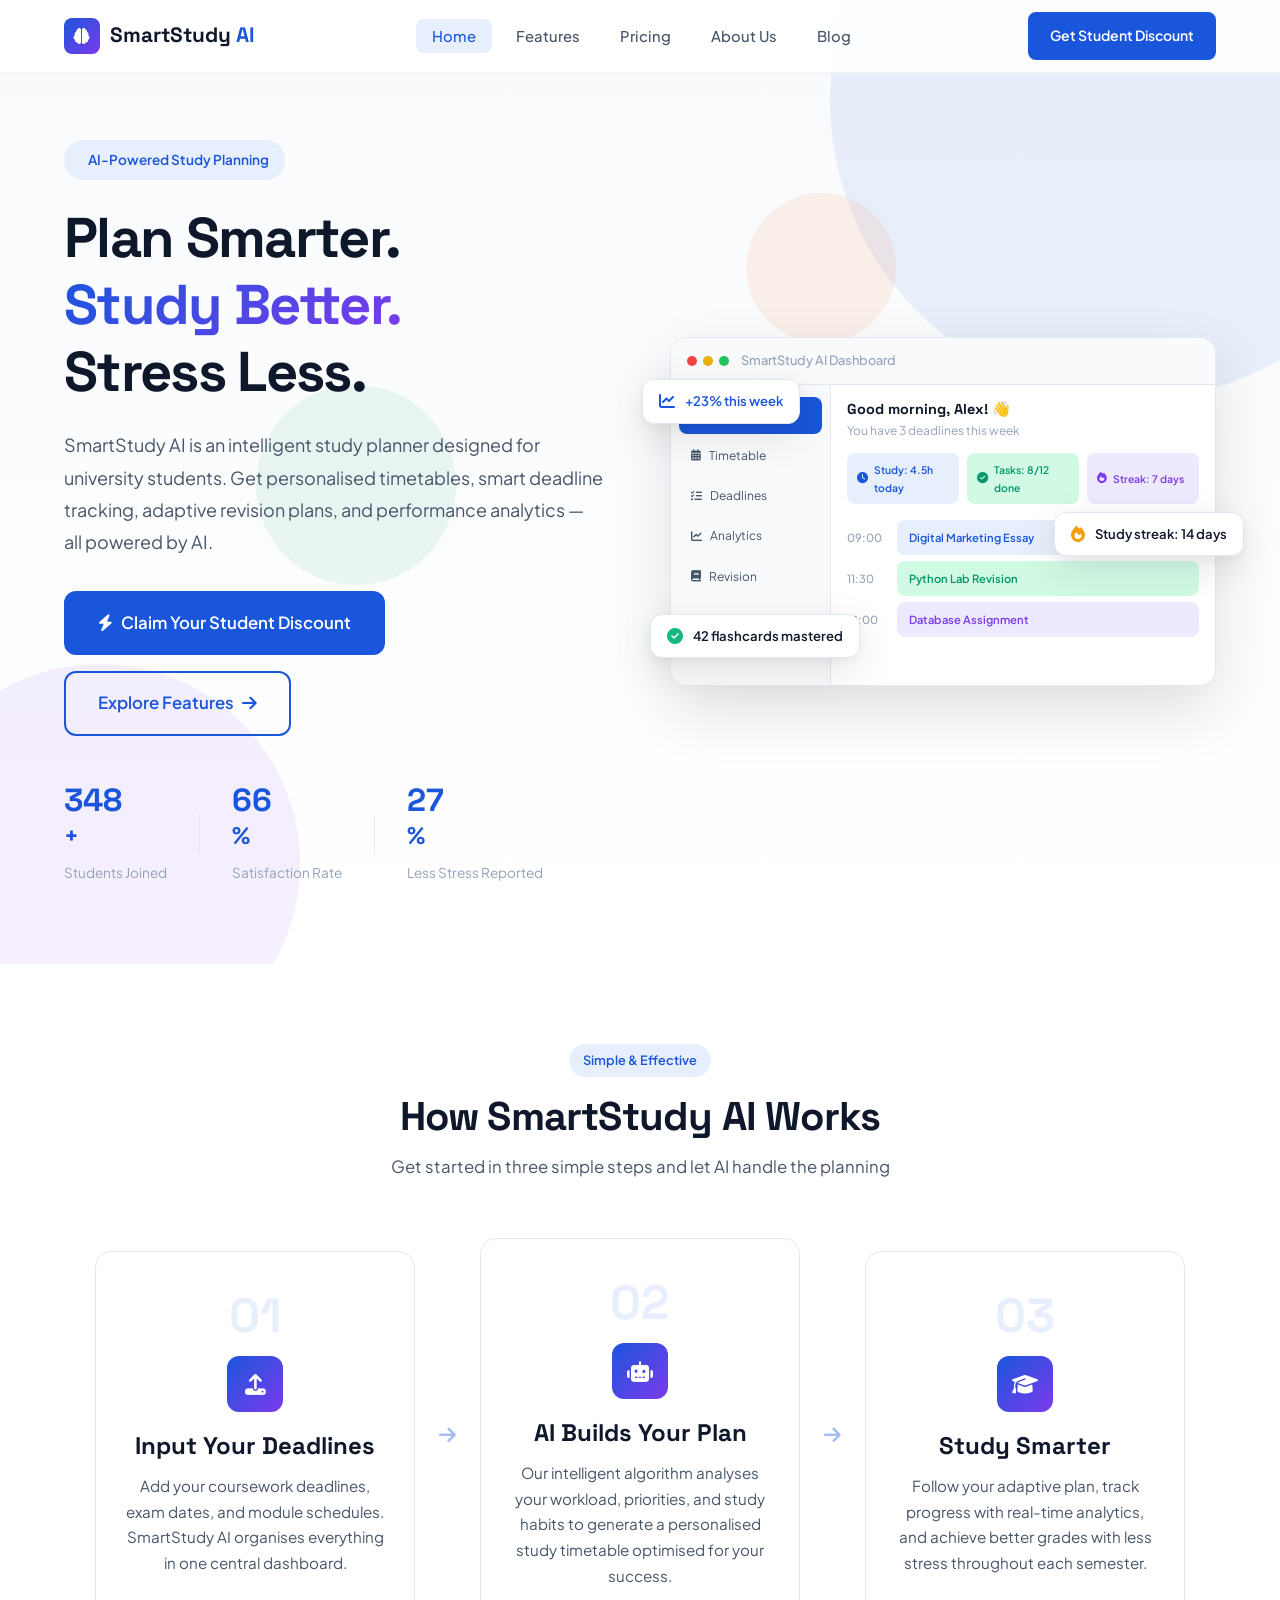
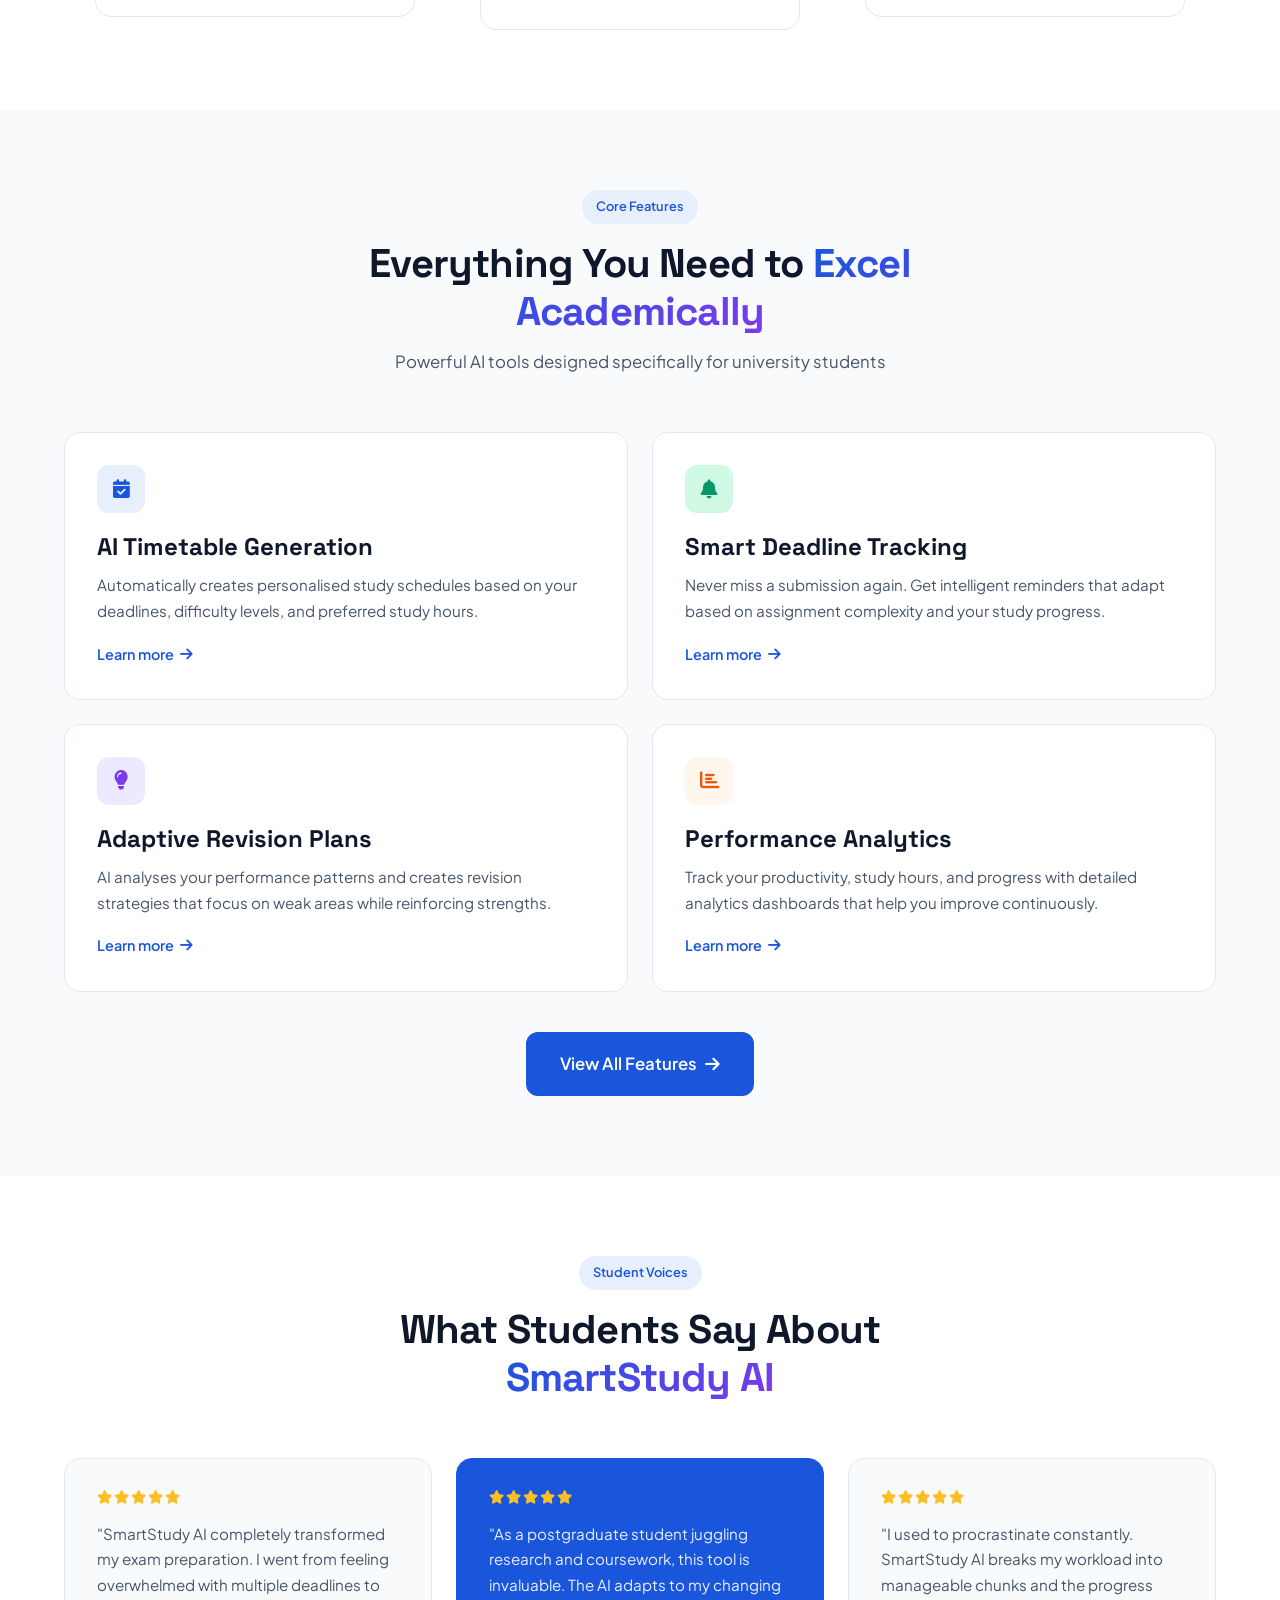
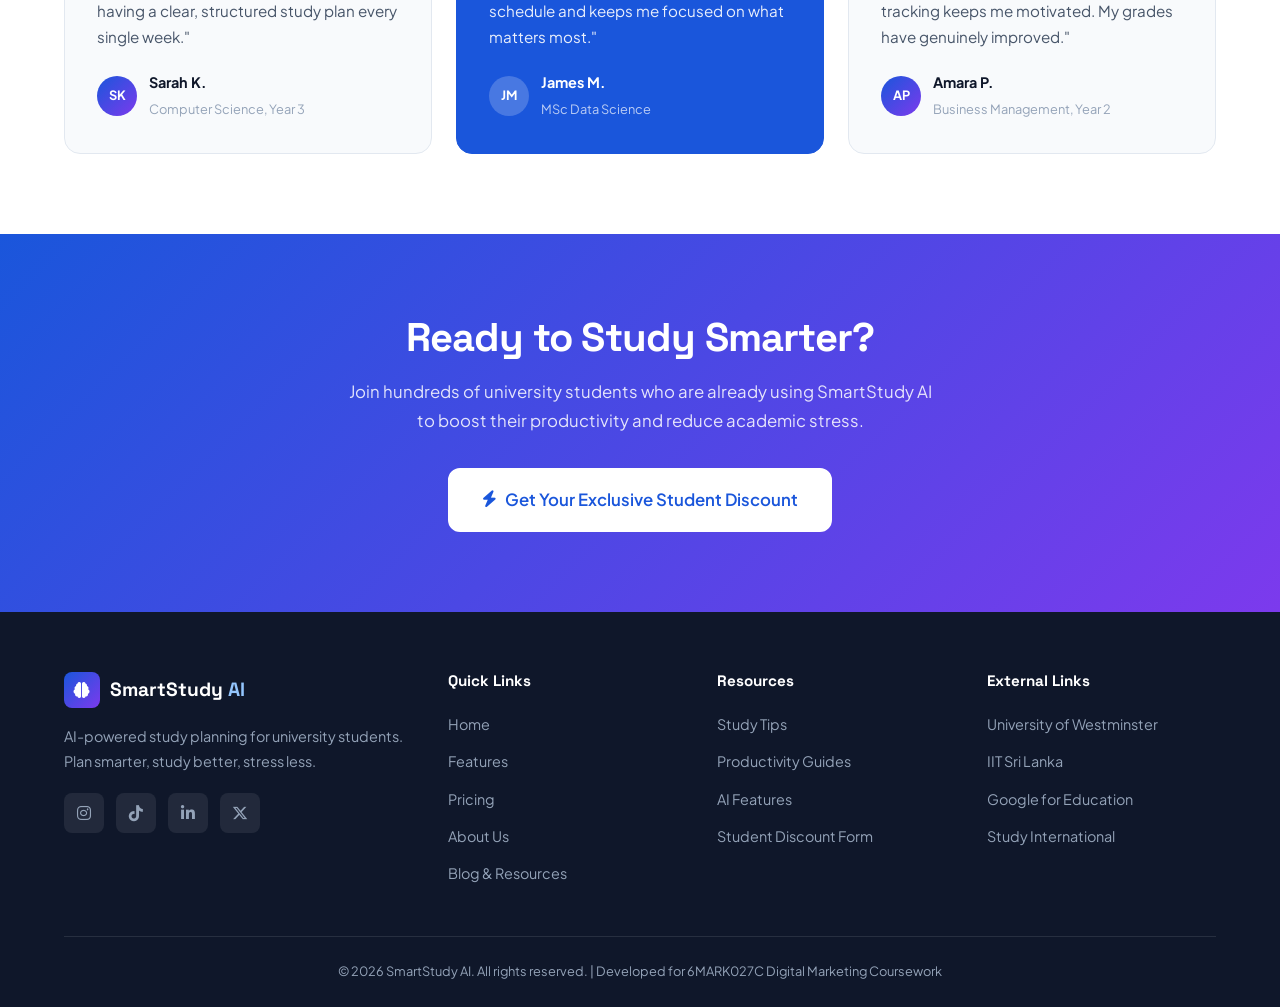
==== index.html @ b8e78b2b "Add files via upload Upload SmartStudy AI website files" ====
<!DOCTYPE html>
<html lang="en">
<head>
    <meta charset="UTF-8">
    <meta name="viewport" content="width=device-width, initial-scale=1.0">
    <meta name="description" content="SmartStudy AI - AI-powered study planner for university students. Plan smarter, study better, stress less with personalised timetables and deadline tracking.">
    <meta name="keywords" content="AI study planner, student productivity app, exam revision planner, university study tool, smart timetable generator, deadline tracker for students">
    <meta name="author" content="SmartStudy AI">
    <meta name="robots" content="index, follow">
    <title>SmartStudy AI | AI-Powered Study Planner for University Students</title>

    <!-- Google tag (gtag.js) - Replace G-XXXXXXXXXX with your actual Measurement ID -->
    <!-- <script async src="https://www.googletagmanager.com/gtag/js?id=G-XXXXXXXXXX"></script>
    <script>
      window.dataLayer = window.dataLayer || [];
      function gtag(){dataLayer.push(arguments);}
      gtag('js', new Date());
      gtag('config', 'G-XXXXXXXXXX');
    </script> -->

    <link rel="preconnect" href="https://fonts.googleapis.com">
    <link rel="preconnect" href="https://fonts.gstatic.com" crossorigin>
    <link href="https://fonts.googleapis.com/css2?family=Plus+Jakarta+Sans:wght@300;400;500;600;700;800&family=Space+Grotesk:wght@400;500;600;700&display=swap" rel="stylesheet">
    <link rel="stylesheet" href="https://cdnjs.cloudflare.com/ajax/libs/font-awesome/6.5.1/css/all.min.css">
    <link rel="stylesheet" href="styles.css">
</head>
<body>
    <!-- Navigation -->
    <nav class="navbar" id="navbar">
        <div class="nav-container">
            <a href="index.html" class="nav-logo">
                <div class="logo-icon">
                    <i class="fas fa-brain"></i>
                </div>
                <span>SmartStudy <span class="logo-ai">AI</span></span>
            </a>
            <ul class="nav-links" id="navLinks">
                <li><a href="index.html" class="active">Home</a></li>
                <li><a href="features.html">Features</a></li>
                <li><a href="pricing.html">Pricing</a></li>
                <li><a href="about.html">About Us</a></li>
                <li><a href="blog.html">Blog</a></li>
            </ul>
            <div class="nav-actions">
                <a href="pricing.html" class="btn btn-primary btn-nav">Get Student Discount</a>
                <button class="mobile-toggle" id="mobileToggle" aria-label="Toggle menu">
                    <span></span><span></span><span></span>
                </button>
            </div>
        </div>
    </nav>

    <!-- Hero Section -->
    <section class="hero">
        <div class="hero-bg-shapes">
            <div class="shape shape-1"></div>
            <div class="shape shape-2"></div>
            <div class="shape shape-3"></div>
            <div class="shape shape-4"></div>
        </div>
        <div class="container">
            <div class="hero-content">
                <div class="hero-badge">
                    <i class="fas fa-sparkles"></i>
                    <span>AI-Powered Study Planning</span>
                </div>
                <h1>Plan Smarter.<br><span class="gradient-text">Study Better.</span><br>Stress Less.</h1>
                <p class="hero-subtitle">SmartStudy AI is an intelligent study planner designed for university students. Get personalised timetables, smart deadline tracking, adaptive revision plans, and performance analytics — all powered by AI.</p>
                <div class="hero-cta">
                    <a href="pricing.html" class="btn btn-primary btn-large">
                        <i class="fas fa-bolt"></i>
                        Claim Your Student Discount
                    </a>
                    <a href="features.html" class="btn btn-outline btn-large">
                        Explore Features
                        <i class="fas fa-arrow-right"></i>
                    </a>
                </div>
                <div class="hero-stats">
                    <div class="stat">
                        <span class="stat-number" data-count="500">0</span><span class="stat-plus">+</span>
                        <span class="stat-label">Students Joined</span>
                    </div>
                    <div class="stat-divider"></div>
                    <div class="stat">
                        <span class="stat-number" data-count="95">0</span><span class="stat-percent">%</span>
                        <span class="stat-label">Satisfaction Rate</span>
                    </div>
                    <div class="stat-divider"></div>
                    <div class="stat">
                        <span class="stat-number" data-count="40">0</span><span class="stat-percent">%</span>
                        <span class="stat-label">Less Stress Reported</span>
                    </div>
                </div>
            </div>
            <div class="hero-visual">
                <!-- Floating cards -->
                <div class="floating-card floating-card--1">
                    <i class="fas fa-chart-line"></i>
                    <span>+23% this week</span>
                </div>
                <div class="floating-card floating-card--2">
                    <i class="fas fa-fire"></i>
                    <span>Study streak: 14 days</span>
                </div>
                <div class="floating-card floating-card--3">
                    <i class="fas fa-check-circle"></i>
                    <span>42 flashcards mastered</span>
                </div>
                <div class="dashboard-preview">
                    <div class="preview-header">
                        <div class="preview-dots">
                            <span></span><span></span><span></span>
                        </div>
                        <span class="preview-title">SmartStudy AI Dashboard</span>
                    </div>
                    <div class="preview-content">
                        <div class="preview-sidebar">
                            <div class="sidebar-item active"><i class="fas fa-home"></i> Dashboard</div>
                            <div class="sidebar-item"><i class="fas fa-calendar-alt"></i> Timetable</div>
                            <div class="sidebar-item"><i class="fas fa-tasks"></i> Deadlines</div>
                            <div class="sidebar-item"><i class="fas fa-chart-line"></i> Analytics</div>
                            <div class="sidebar-item"><i class="fas fa-book"></i> Revision</div>
                        </div>
                        <div class="preview-main">
                            <div class="preview-greeting">
                                <h4>Good morning, Alex! 👋</h4>
                                <p>You have 3 deadlines this week</p>
                            </div>
                            <div class="preview-cards">
                                <div class="mini-card card-blue">
                                    <i class="fas fa-clock"></i>
                                    <span>Study: 4.5h today</span>
                                </div>
                                <div class="mini-card card-green">
                                    <i class="fas fa-check-circle"></i>
                                    <span>Tasks: 8/12 done</span>
                                </div>
                                <div class="mini-card card-purple">
                                    <i class="fas fa-fire"></i>
                                    <span>Streak: 7 days</span>
                                </div>
                            </div>
                            <div class="preview-schedule">
                                <div class="schedule-item">
                                    <div class="schedule-time">09:00</div>
                                    <div class="schedule-task blue">Digital Marketing Essay</div>
                                </div>
                                <div class="schedule-item">
                                    <div class="schedule-time">11:30</div>
                                    <div class="schedule-task green">Python Lab Revision</div>
                                </div>
                                <div class="schedule-item">
                                    <div class="schedule-time">14:00</div>
                                    <div class="schedule-task purple">Database Assignment</div>
                                </div>
                            </div>
                        </div>
                    </div>
                </div>
            </div>
        </div>
    </section>

    <!-- How It Works -->
    <section class="how-it-works" id="how-it-works">
        <div class="container">
            <div class="section-header">
                <span class="section-badge">Simple & Effective</span>
                <h2>How SmartStudy AI Works</h2>
                <p>Get started in three simple steps and let AI handle the planning</p>
            </div>
            <div class="steps-grid">
                <div class="step-card" data-aos="fade-up">
                    <div class="step-number">01</div>
                    <div class="step-icon">
                        <i class="fas fa-upload"></i>
                    </div>
                    <h3>Input Your Deadlines</h3>
                    <p>Add your coursework deadlines, exam dates, and module schedules. SmartStudy AI organises everything in one central dashboard.</p>
                </div>
                <div class="step-connector">
                    <i class="fas fa-arrow-right"></i>
                </div>
                <div class="step-card" data-aos="fade-up" data-aos-delay="200">
                    <div class="step-number">02</div>
                    <div class="step-icon">
                        <i class="fas fa-robot"></i>
                    </div>
                    <h3>AI Builds Your Plan</h3>
                    <p>Our intelligent algorithm analyses your workload, priorities, and study habits to generate a personalised study timetable optimised for your success.</p>
                </div>
                <div class="step-connector">
                    <i class="fas fa-arrow-right"></i>
                </div>
                <div class="step-card" data-aos="fade-up" data-aos-delay="400">
                    <div class="step-number">03</div>
                    <div class="step-icon">
                        <i class="fas fa-graduation-cap"></i>
                    </div>
                    <h3>Study Smarter</h3>
                    <p>Follow your adaptive plan, track progress with real-time analytics, and achieve better grades with less stress throughout each semester.</p>
                </div>
            </div>
        </div>
    </section>

    <!-- Features Preview -->
    <section class="features-preview">
        <div class="container">
            <div class="section-header">
                <span class="section-badge">Core Features</span>
                <h2>Everything You Need to <span class="gradient-text">Excel Academically</span></h2>
                <p>Powerful AI tools designed specifically for university students</p>
            </div>
            <div class="features-grid">
                <div class="feature-card">
                    <div class="feature-icon icon-blue">
                        <i class="fas fa-calendar-check"></i>
                    </div>
                    <h3>AI Timetable Generation</h3>
                    <p>Automatically creates personalised study schedules based on your deadlines, difficulty levels, and preferred study hours.</p>
                    <a href="features.html" class="feature-link">Learn more <i class="fas fa-arrow-right"></i></a>
                </div>
                <div class="feature-card">
                    <div class="feature-icon icon-green">
                        <i class="fas fa-bell"></i>
                    </div>
                    <h3>Smart Deadline Tracking</h3>
                    <p>Never miss a submission again. Get intelligent reminders that adapt based on assignment complexity and your study progress.</p>
                    <a href="features.html" class="feature-link">Learn more <i class="fas fa-arrow-right"></i></a>
                </div>
                <div class="feature-card">
                    <div class="feature-icon icon-purple">
                        <i class="fas fa-lightbulb"></i>
                    </div>
                    <h3>Adaptive Revision Plans</h3>
                    <p>AI analyses your performance patterns and creates revision strategies that focus on weak areas while reinforcing strengths.</p>
                    <a href="features.html" class="feature-link">Learn more <i class="fas fa-arrow-right"></i></a>
                </div>
                <div class="feature-card">
                    <div class="feature-icon icon-orange">
                        <i class="fas fa-chart-bar"></i>
                    </div>
                    <h3>Performance Analytics</h3>
                    <p>Track your productivity, study hours, and progress with detailed analytics dashboards that help you improve continuously.</p>
                    <a href="features.html" class="feature-link">Learn more <i class="fas fa-arrow-right"></i></a>
                </div>
            </div>
            <div class="features-cta">
                <a href="features.html" class="btn btn-primary btn-large">View All Features <i class="fas fa-arrow-right"></i></a>
            </div>
        </div>
    </section>

    <!-- Testimonials -->
    <section class="testimonials">
        <div class="container">
            <div class="section-header">
                <span class="section-badge">Student Voices</span>
                <h2>What Students Say About <span class="gradient-text">SmartStudy AI</span></h2>
            </div>
            <div class="testimonials-grid">
                <div class="testimonial-card">
                    <div class="testimonial-stars">
                        <i class="fas fa-star"></i><i class="fas fa-star"></i><i class="fas fa-star"></i><i class="fas fa-star"></i><i class="fas fa-star"></i>
                    </div>
                    <p>"SmartStudy AI completely transformed my exam preparation. I went from feeling overwhelmed with multiple deadlines to having a clear, structured study plan every single week."</p>
                    <div class="testimonial-author">
                        <div class="author-avatar">SK</div>
                        <div>
                            <strong>Sarah K.</strong>
                            <span>Computer Science, Year 3</span>
                        </div>
                    </div>
                </div>
                <div class="testimonial-card featured">
                    <div class="testimonial-stars">
                        <i class="fas fa-star"></i><i class="fas fa-star"></i><i class="fas fa-star"></i><i class="fas fa-star"></i><i class="fas fa-star"></i>
                    </div>
                    <p>"As a postgraduate student juggling research and coursework, this tool is invaluable. The AI adapts to my changing schedule and keeps me focused on what matters most."</p>
                    <div class="testimonial-author">
                        <div class="author-avatar">JM</div>
                        <div>
                            <strong>James M.</strong>
                            <span>MSc Data Science</span>
                        </div>
                    </div>
                </div>
                <div class="testimonial-card">
                    <div class="testimonial-stars">
                        <i class="fas fa-star"></i><i class="fas fa-star"></i><i class="fas fa-star"></i><i class="fas fa-star"></i><i class="fas fa-star"></i>
                    </div>
                    <p>"I used to procrastinate constantly. SmartStudy AI breaks my workload into manageable chunks and the progress tracking keeps me motivated. My grades have genuinely improved."</p>
                    <div class="testimonial-author">
                        <div class="author-avatar">AP</div>
                        <div>
                            <strong>Amara P.</strong>
                            <span>Business Management, Year 2</span>
                        </div>
                    </div>
                </div>
            </div>
        </div>
    </section>

    <!-- CTA Section -->
    <section class="cta-section">
        <div class="container">
            <div class="cta-content">
                <h2>Ready to Study Smarter?</h2>
                <p>Join hundreds of university students who are already using SmartStudy AI to boost their productivity and reduce academic stress.</p>
                <a href="pricing.html" class="btn btn-white btn-large">
                    <i class="fas fa-bolt"></i>
                    Get Your Exclusive Student Discount
                </a>
            </div>
        </div>
    </section>

    <!-- Footer -->
    <footer class="footer">
        <div class="container">
            <div class="footer-grid">
                <div class="footer-brand">
                    <a href="index.html" class="footer-logo">
                        <div class="logo-icon"><i class="fas fa-brain"></i></div>
                        <span>SmartStudy <span class="logo-ai">AI</span></span>
                    </a>
                    <p>AI-powered study planning for university students. Plan smarter, study better, stress less.</p>
                    <div class="social-links">
                        <a href="https://instagram.com" target="_blank" rel="noopener noreferrer" aria-label="Instagram"><i class="fab fa-instagram"></i></a>
                        <a href="https://tiktok.com" target="_blank" rel="noopener noreferrer" aria-label="TikTok"><i class="fab fa-tiktok"></i></a>
                        <a href="https://linkedin.com" target="_blank" rel="noopener noreferrer" aria-label="LinkedIn"><i class="fab fa-linkedin-in"></i></a>
                        <a href="https://twitter.com" target="_blank" rel="noopener noreferrer" aria-label="Twitter"><i class="fab fa-x-twitter"></i></a>
                    </div>
                </div>
                <div class="footer-links">
                    <h4>Quick Links</h4>
                    <ul>
                        <li><a href="index.html">Home</a></li>
                        <li><a href="features.html">Features</a></li>
                        <li><a href="pricing.html">Pricing</a></li>
                        <li><a href="about.html">About Us</a></li>
                        <li><a href="blog.html">Blog & Resources</a></li>
                    </ul>
                </div>
                <div class="footer-links">
                    <h4>Resources</h4>
                    <ul>
                        <li><a href="blog.html">Study Tips</a></li>
                        <li><a href="blog.html">Productivity Guides</a></li>
                        <li><a href="features.html">AI Features</a></li>
                        <li><a href="https://docs.google.com/forms/d/e/1FAIpQLSeUx6jCfvq1hxjlofkvSLbn2C_xbASTRZafX1INeWL7WAZf3w/viewform" target="_blank" rel="noopener noreferrer">Student Discount Form</a></li>
                    </ul>
                </div>
                <div class="footer-links">
                    <h4>External Links</h4>
                    <ul>
                        <li><a href="https://www.westminster.ac.uk" target="_blank" rel="noopener noreferrer">University of Westminster</a></li>
                        <li><a href="https://www.iit.ac.lk" target="_blank" rel="noopener noreferrer">IIT Sri Lanka</a></li>
                        <li><a href="https://edu.google.com" target="_blank" rel="noopener noreferrer">Google for Education</a></li>
                        <li><a href="https://www.studyinternational.com" target="_blank" rel="noopener noreferrer">Study International</a></li>
                    </ul>
                </div>
            </div>
            <div class="footer-bottom">
                <p>&copy; 2026 SmartStudy AI. All rights reserved. | Developed for 6MARK027C Digital Marketing Coursework</p>
            </div>
        </div>
    </footer>

    <script src="script.js"></script>
</body>
</html>
---- styles.css ----
/* ============================================
   SmartStudy AI - Main Stylesheet
   Professional Microsite for Digital Marketing CW
   ============================================ */

/* === CSS Variables === */
:root {
    --primary: #1a56db;
    --primary-dark: #1642a6;
    --primary-light: #e8effc;
    --secondary: #059669;
    --secondary-light: #d1fae5;
    --accent: #7c3aed;
    --accent-light: #ede9fe;
    --orange: #ea580c;
    --orange-light: #fff7ed;
    --bg-white: #ffffff;
    --bg-light: #f8fafc;
    --bg-dark: #0f172a;
    --bg-darker: #020617;
    --text-primary: #0f172a;
    --text-secondary: #475569;
    --text-muted: #94a3b8;
    --text-white: #f8fafc;
    --border: #e2e8f0;
    --border-light: #f1f5f9;
    --shadow-sm: 0 1px 3px rgba(0,0,0,0.06), 0 1px 2px rgba(0,0,0,0.04);
    --shadow-md: 0 4px 12px rgba(0,0,0,0.07), 0 2px 4px rgba(0,0,0,0.04);
    --shadow-lg: 0 12px 40px rgba(0,0,0,0.1), 0 4px 12px rgba(0,0,0,0.05);
    --shadow-xl: 0 24px 60px rgba(0,0,0,0.12);
    --radius-sm: 8px;
    --radius-md: 12px;
    --radius-lg: 16px;
    --radius-xl: 24px;
    --font-heading: 'Space Grotesk', sans-serif;
    --font-body: 'Plus Jakarta Sans', sans-serif;
    --transition: all 0.3s cubic-bezier(0.4, 0, 0.2, 1);
}

/* === Reset & Base === */
*, *::before, *::after {
    margin: 0;
    padding: 0;
    box-sizing: border-box;
}

html {
    scroll-behavior: smooth;
    -webkit-font-smoothing: antialiased;
}

body {
    font-family: var(--font-body);
    font-size: 16px;
    line-height: 1.7;
    color: var(--text-primary);
    background-color: var(--bg-white);
    overflow-x: hidden;
}

a {
    text-decoration: none;
    color: var(--primary);
    transition: var(--transition);
}

a:hover { color: var(--primary-dark); }

img { max-width: 100%; display: block; }

.container {
    max-width: 1200px;
    margin: 0 auto;
    padding: 0 24px;
}

/* === Typography === */
h1, h2, h3, h4, h5, h6 {
    font-family: var(--font-heading);
    font-weight: 700;
    line-height: 1.2;
    color: var(--text-primary);
}

h1 { font-size: clamp(2.2rem, 5vw, 3.5rem); letter-spacing: -0.03em; }
h2 { font-size: clamp(1.8rem, 3.5vw, 2.5rem); letter-spacing: -0.02em; }
h3 { font-size: clamp(1.2rem, 2vw, 1.5rem); }
h4 { font-size: 1.125rem; }

.gradient-text {
    background: linear-gradient(135deg, var(--primary) 0%, var(--accent) 100%);
    -webkit-background-clip: text;
    -webkit-text-fill-color: transparent;
    background-clip: text;
}

/* === Buttons === */
.btn {
    display: inline-flex;
    align-items: center;
    gap: 8px;
    padding: 12px 24px;
    border-radius: var(--radius-sm);
    font-family: var(--font-body);
    font-weight: 600;
    font-size: 0.95rem;
    cursor: pointer;
    transition: var(--transition);
    border: 2px solid transparent;
    white-space: nowrap;
}

.btn-primary {
    background: var(--primary);
    color: white;
    border-color: var(--primary);
}
.btn-primary:hover {
    background: var(--primary-dark);
    border-color: var(--primary-dark);
    color: white;
    transform: translateY(-2px);
    box-shadow: 0 8px 25px rgba(26, 86, 219, 0.3);
}

.btn-outline {
    background: transparent;
    color: var(--primary);
    border-color: var(--primary);
}
.btn-outline:hover {
    background: var(--primary);
    color: white;
    transform: translateY(-2px);
}

.btn-white {
    background: white;
    color: var(--primary);
    border-color: white;
}
.btn-white:hover {
    background: var(--primary-light);
    transform: translateY(-2px);
    box-shadow: 0 8px 25px rgba(255,255,255,0.2);
    color: var(--primary);
}

.btn-large {
    padding: 16px 32px;
    font-size: 1.05rem;
    border-radius: var(--radius-md);
}

.btn-block { width: 100%; justify-content: center; }

.btn-nav {
    padding: 10px 20px;
    font-size: 0.875rem;
}

/* === Navigation === */
.navbar {
    position: fixed;
    top: 0;
    left: 0;
    right: 0;
    z-index: 1000;
    background: rgba(255, 255, 255, 0.9);
    backdrop-filter: blur(20px);
    border-bottom: 1px solid var(--border-light);
    transition: var(--transition);
}

.navbar.scrolled {
    box-shadow: var(--shadow-md);
}

.nav-container {
    max-width: 1200px;
    margin: 0 auto;
    padding: 0 24px;
    display: flex;
    align-items: center;
    justify-content: space-between;
    height: 72px;
}

.nav-logo {
    display: flex;
    align-items: center;
    gap: 10px;
    font-family: var(--font-heading);
    font-size: 1.3rem;
    font-weight: 700;
    color: var(--text-primary);
}

.nav-logo:hover { color: var(--text-primary); }

.logo-icon {
    width: 36px;
    height: 36px;
    background: linear-gradient(135deg, var(--primary), var(--accent));
    border-radius: var(--radius-sm);
    display: flex;
    align-items: center;
    justify-content: center;
    color: white;
    font-size: 1rem;
}

.logo-ai {
    color: var(--primary);
}

.nav-links {
    display: flex;
    list-style: none;
    gap: 8px;
}

.nav-links a {
    padding: 8px 16px;
    border-radius: var(--radius-sm);
    font-weight: 500;
    font-size: 0.925rem;
    color: var(--text-secondary);
}

.nav-links a:hover,
.nav-links a.active {
    color: var(--primary);
    background: var(--primary-light);
}

.nav-actions {
    display: flex;
    align-items: center;
    gap: 16px;
}

.mobile-toggle {
    display: none;
    flex-direction: column;
    gap: 5px;
    background: none;
    border: none;
    cursor: pointer;
    padding: 4px;
}

.mobile-toggle span {
    display: block;
    width: 24px;
    height: 2.5px;
    background: var(--text-primary);
    border-radius: 2px;
    transition: var(--transition);
}

/* === Hero Section === */
.hero {
    padding: 140px 0 80px;
    position: relative;
    overflow: hidden;
    background: linear-gradient(180deg, var(--bg-light) 0%, var(--bg-white) 100%);
}

.hero-bg-shapes {
    position: absolute;
    inset: 0;
    overflow: hidden;
    pointer-events: none;
}

.shape {
    position: absolute;
    border-radius: 50%;
    opacity: 0.08;
}

.shape-1 {
    width: 600px; height: 600px;
    background: var(--primary);
    top: -200px; right: -150px;
}

.shape-2 {
    width: 400px; height: 400px;
    background: var(--accent);
    bottom: -100px; left: -100px;
}

.shape-3 {
    width: 200px; height: 200px;
    background: var(--secondary);
    top: 40%; left: 20%;
}

.shape-4 {
    width: 150px; height: 150px;
    background: var(--orange);
    top: 20%; right: 30%;
}

.hero .container {
    display: grid;
    grid-template-columns: 1fr 1fr;
    gap: 60px;
    align-items: center;
    position: relative;
}

.hero-badge {
    display: inline-flex;
    align-items: center;
    gap: 8px;
    padding: 8px 16px;
    background: var(--primary-light);
    color: var(--primary);
    border-radius: 50px;
    font-size: 0.85rem;
    font-weight: 600;
    margin-bottom: 24px;
}

.hero h1 {
    margin-bottom: 24px;
}

.hero-subtitle {
    font-size: 1.125rem;
    color: var(--text-secondary);
    margin-bottom: 32px;
    max-width: 540px;
    line-height: 1.8;
}

.hero-cta {
    display: flex;
    gap: 16px;
    margin-bottom: 48px;
    flex-wrap: wrap;
}

.hero-stats {
    display: flex;
    align-items: center;
    gap: 32px;
}

.stat {
    display: flex;
    flex-direction: column;
}

.stat-number {
    font-family: var(--font-heading);
    font-size: 2rem;
    font-weight: 800;
    color: var(--primary);
    line-height: 1;
}

.stat-plus, .stat-percent {
    font-family: var(--font-heading);
    font-size: 1.5rem;
    font-weight: 800;
    color: var(--primary);
}

.stat-label {
    font-size: 0.85rem;
    color: var(--text-muted);
    margin-top: 4px;
}

.stat-divider {
    width: 1px;
    height: 40px;
    background: var(--border);
}

/* Hero Dashboard Preview */
.dashboard-preview {
    background: var(--bg-white);
    border-radius: var(--radius-lg);
    box-shadow: var(--shadow-xl);
    overflow: hidden;
    border: 1px solid var(--border);
    animation: float 6s ease-in-out infinite;
}

@keyframes float {
    0%, 100% { transform: translateY(0); }
    50% { transform: translateY(-10px); }
}

/* Hero Visual & Floating Cards */
.hero-visual {
    position: relative;
}

.floating-card {
    position: absolute;
    background: var(--bg-white);
    border-radius: var(--radius-md);
    box-shadow: var(--shadow-lg);
    padding: 10px 16px;
    display: flex;
    align-items: center;
    gap: 10px;
    font-size: 0.82rem;
    font-weight: 600;
    color: var(--text-primary);
    border: 1px solid var(--border);
    white-space: nowrap;
    z-index: 10;
    animation: floatCard 4s ease-in-out infinite;
}

.floating-card i {
    font-size: 1rem;
}

.floating-card--1 {
    top: 12%;
    left: -28px;
    animation-delay: 0s;
    color: var(--primary);
}

.floating-card--1 i { color: var(--primary); }

.floating-card--2 {
    top: 50%;
    right: -28px;
    animation-delay: 1.5s;
}

.floating-card--2 i { color: #f59e0b; }

.floating-card--3 {
    bottom: 8%;
    left: -20px;
    animation-delay: 3s;
}

.floating-card--3 i { color: #10b981; }

@keyframes floatCard {
    0%, 100% { transform: translateY(0px); }
    50% { transform: translateY(-8px); }
}

.preview-header {
    display: flex;
    align-items: center;
    gap: 12px;
    padding: 12px 16px;
    background: var(--bg-light);
    border-bottom: 1px solid var(--border);
}

.preview-dots {
    display: flex;
    gap: 6px;
}

.preview-dots span {
    width: 10px; height: 10px;
    border-radius: 50%;
}
.preview-dots span:nth-child(1) { background: #ef4444; }
.preview-dots span:nth-child(2) { background: #eab308; }
.preview-dots span:nth-child(3) { background: #22c55e; }

.preview-title {
    font-size: 0.8rem;
    color: var(--text-muted);
    font-weight: 500;
}

.preview-content {
    display: flex;
    min-height: 300px;
}

.preview-sidebar {
    width: 160px;
    background: var(--bg-light);
    padding: 12px 8px;
    border-right: 1px solid var(--border);
}

.sidebar-item {
    display: flex;
    align-items: center;
    gap: 8px;
    padding: 8px 12px;
    border-radius: var(--radius-sm);
    font-size: 0.75rem;
    color: var(--text-secondary);
    margin-bottom: 4px;
    cursor: default;
}

.sidebar-item.active {
    background: var(--primary);
    color: white;
}

.sidebar-item i { font-size: 0.7rem; }

.preview-main {
    flex: 1;
    padding: 16px;
}

.preview-greeting h4 {
    font-size: 0.9rem;
    margin-bottom: 2px;
}

.preview-greeting p {
    font-size: 0.75rem;
    color: var(--text-muted);
    margin-bottom: 12px;
}

.preview-cards {
    display: flex;
    gap: 8px;
    margin-bottom: 16px;
}

.mini-card {
    flex: 1;
    display: flex;
    align-items: center;
    gap: 6px;
    padding: 8px 10px;
    border-radius: var(--radius-sm);
    font-size: 0.65rem;
    font-weight: 600;
}

.card-blue { background: var(--primary-light); color: var(--primary); }
.card-green { background: var(--secondary-light); color: var(--secondary); }
.card-purple { background: var(--accent-light); color: var(--accent); }

.mini-card i { font-size: 0.7rem; }

.preview-schedule { display: flex; flex-direction: column; gap: 6px; }

.schedule-item {
    display: flex;
    align-items: center;
    gap: 10px;
}

.schedule-time {
    font-size: 0.7rem;
    color: var(--text-muted);
    width: 40px;
    font-weight: 500;
}

.schedule-task {
    flex: 1;
    padding: 8px 12px;
    border-radius: var(--radius-sm);
    font-size: 0.7rem;
    font-weight: 600;
}

.schedule-task.blue { background: var(--primary-light); color: var(--primary); }
.schedule-task.green { background: var(--secondary-light); color: var(--secondary); }
.schedule-task.purple { background: var(--accent-light); color: var(--accent); }

/* === Section Styles === */
section {
    padding: 80px 0;
}

.section-header {
    text-align: center;
    max-width: 640px;
    margin: 0 auto 56px;
}

.section-badge {
    display: inline-flex;
    align-items: center;
    gap: 6px;
    padding: 6px 14px;
    background: var(--primary-light);
    color: var(--primary);
    border-radius: 50px;
    font-size: 0.8rem;
    font-weight: 600;
    margin-bottom: 16px;
}

.section-header h2 {
    margin-bottom: 12px;
}

.section-header p {
    color: var(--text-secondary);
    font-size: 1.05rem;
}

/* === How It Works === */
.how-it-works {
    background: var(--bg-white);
}

.steps-grid {
    display: flex;
    align-items: center;
    justify-content: center;
    gap: 24px;
}

.step-card {
    flex: 1;
    max-width: 320px;
    text-align: center;
    padding: 40px 28px;
    background: var(--bg-white);
    border: 1px solid var(--border);
    border-radius: var(--radius-lg);
    transition: var(--transition);
    position: relative;
}

.step-card:hover {
    transform: translateY(-4px);
    box-shadow: var(--shadow-lg);
    border-color: var(--primary);
}

.step-number {
    font-family: var(--font-heading);
    font-size: 3rem;
    font-weight: 800;
    color: var(--primary-light);
    line-height: 1;
    margin-bottom: 16px;
}

.step-icon {
    width: 56px; height: 56px;
    background: linear-gradient(135deg, var(--primary), var(--accent));
    border-radius: var(--radius-md);
    display: flex;
    align-items: center;
    justify-content: center;
    margin: 0 auto 20px;
    color: white;
    font-size: 1.3rem;
}

.step-card h3 { margin-bottom: 12px; }
.step-card p { color: var(--text-secondary); font-size: 0.95rem; }

.step-connector {
    color: var(--primary);
    font-size: 1.2rem;
    opacity: 0.4;
}

/* === Features Preview Grid === */
.features-preview {
    background: var(--bg-light);
}

.features-grid {
    display: grid;
    grid-template-columns: repeat(2, 1fr);
    gap: 24px;
    margin-bottom: 40px;
}

.feature-card {
    background: var(--bg-white);
    padding: 32px;
    border-radius: var(--radius-lg);
    border: 1px solid var(--border);
    transition: var(--transition);
}

.feature-card:hover {
    transform: translateY(-4px);
    box-shadow: var(--shadow-lg);
    border-color: transparent;
}

.feature-icon {
    width: 48px; height: 48px;
    border-radius: var(--radius-md);
    display: flex;
    align-items: center;
    justify-content: center;
    font-size: 1.2rem;
    margin-bottom: 20px;
}

.icon-blue { background: var(--primary-light); color: var(--primary); }
.icon-green { background: var(--secondary-light); color: var(--secondary); }
.icon-purple { background: var(--accent-light); color: var(--accent); }
.icon-orange { background: var(--orange-light); color: var(--orange); }

.feature-card h3 { margin-bottom: 10px; }
.feature-card p { color: var(--text-secondary); font-size: 0.95rem; margin-bottom: 16px; }

.feature-link {
    font-size: 0.9rem;
    font-weight: 600;
    display: inline-flex;
    align-items: center;
    gap: 6px;
}

.feature-link:hover { gap: 10px; }

.features-cta { text-align: center; }

/* === Testimonials === */
.testimonials {
    background: var(--bg-white);
}

.testimonials-grid {
    display: grid;
    grid-template-columns: repeat(3, 1fr);
    gap: 24px;
}

.testimonial-card {
    padding: 32px;
    background: var(--bg-light);
    border-radius: var(--radius-lg);
    border: 1px solid var(--border);
    transition: var(--transition);
}

.testimonial-card.featured {
    background: var(--primary);
    color: white;
    border-color: var(--primary);
}

.testimonial-card.featured .testimonial-stars { color: #fbbf24; }
.testimonial-card.featured p { color: rgba(255,255,255,0.9); }
.testimonial-card.featured .testimonial-author span { color: rgba(255,255,255,0.7); }

.testimonial-stars {
    color: #fbbf24;
    font-size: 0.85rem;
    margin-bottom: 16px;
    display: flex;
    gap: 2px;
}

.testimonial-card p {
    font-size: 0.95rem;
    color: var(--text-secondary);
    margin-bottom: 20px;
    line-height: 1.7;
}

.testimonial-author {
    display: flex;
    align-items: center;
    gap: 12px;
}

.author-avatar {
    width: 40px; height: 40px;
    border-radius: 50%;
    background: linear-gradient(135deg, var(--primary), var(--accent));
    color: white;
    display: flex;
    align-items: center;
    justify-content: center;
    font-size: 0.8rem;
    font-weight: 700;
}

.testimonial-card.featured .author-avatar {
    background: rgba(255,255,255,0.2);
}

.testimonial-author strong {
    display: block;
    font-size: 0.9rem;
}

.testimonial-author span {
    font-size: 0.8rem;
    color: var(--text-muted);
}

/* === CTA Section === */
.cta-section {
    background: linear-gradient(135deg, var(--primary) 0%, var(--accent) 100%);
    padding: 80px 0;
}

.cta-content {
    text-align: center;
    max-width: 600px;
    margin: 0 auto;
}

.cta-content h2 {
    color: white;
    margin-bottom: 16px;
}

.cta-content p {
    color: rgba(255,255,255,0.85);
    font-size: 1.05rem;
    margin-bottom: 32px;
}

/* === Footer === */
.footer {
    background: var(--bg-dark);
    padding: 60px 0 24px;
    color: var(--text-white);
}

.footer-grid {
    display: grid;
    grid-template-columns: 1.5fr 1fr 1fr 1fr;
    gap: 40px;
    margin-bottom: 40px;
}

.footer-logo {
    display: flex;
    align-items: center;
    gap: 10px;
    font-family: var(--font-heading);
    font-size: 1.2rem;
    font-weight: 700;
    color: white;
    margin-bottom: 16px;
}

.footer-logo:hover { color: white; }

.footer-logo .logo-icon {
    background: linear-gradient(135deg, var(--primary), var(--accent));
}

.footer-logo .logo-ai { color: #93c5fd; }

.footer-brand p {
    color: var(--text-muted);
    font-size: 0.9rem;
    margin-bottom: 20px;
    line-height: 1.7;
}

.social-links {
    display: flex;
    gap: 12px;
}

.social-links a {
    width: 40px; height: 40px;
    border-radius: var(--radius-sm);
    background: rgba(255,255,255,0.08);
    display: flex;
    align-items: center;
    justify-content: center;
    color: var(--text-muted);
    font-size: 1rem;
    transition: var(--transition);
}

.social-links a:hover {
    background: var(--primary);
    color: white;
    transform: translateY(-2px);
}

.footer-links h4 {
    color: white;
    font-size: 0.95rem;
    margin-bottom: 20px;
    font-family: var(--font-heading);
}

.footer-links ul {
    list-style: none;
}

.footer-links li { margin-bottom: 10px; }

.footer-links a {
    color: var(--text-muted);
    font-size: 0.9rem;
}

.footer-links a:hover { color: white; }

.footer-bottom {
    border-top: 1px solid rgba(255,255,255,0.1);
    padding-top: 24px;
    text-align: center;
}

.footer-bottom p {
    color: var(--text-muted);
    font-size: 0.8rem;
}

/* === Page Header (inner pages) === */
.page-header {
    padding: 140px 0 60px;
    background: linear-gradient(180deg, var(--bg-light) 0%, var(--bg-white) 100%);
    text-align: center;
    position: relative;
    overflow: hidden;
}

.page-header h1 { margin-bottom: 16px; }

.page-header p {
    color: var(--text-secondary);
    font-size: 1.1rem;
    max-width: 640px;
    margin: 0 auto;
    line-height: 1.8;
}

/* === Feature Detail Sections (features.html) === */
.feature-detail {
    padding: 80px 0;
}

.feature-alt { background: var(--bg-light); }

.feature-detail-grid {
    display: grid;
    grid-template-columns: 1fr 1fr;
    gap: 60px;
    align-items: center;
}

.feature-detail-grid.reverse { direction: rtl; }
.feature-detail-grid.reverse > * { direction: ltr; }

.feature-icon-large {
    width: 56px; height: 56px;
    border-radius: var(--radius-md);
    display: flex;
    align-items: center;
    justify-content: center;
    font-size: 1.3rem;
    margin-bottom: 20px;
}

.feature-detail-content h2 { margin-bottom: 16px; }

.feature-detail-content p {
    color: var(--text-secondary);
    margin-bottom: 24px;
    line-height: 1.8;
}

.feature-list {
    list-style: none;
    margin-bottom: 32px;
}

.feature-list li {
    display: flex;
    align-items: flex-start;
    gap: 10px;
    padding: 8px 0;
    font-size: 0.95rem;
    color: var(--text-secondary);
}

.feature-list li i {
    color: var(--secondary);
    margin-top: 4px;
    flex-shrink: 0;
}

/* Feature Mockups */
.feature-mockup {
    background: var(--bg-white);
    border-radius: var(--radius-lg);
    box-shadow: var(--shadow-lg);
    overflow: hidden;
    border: 1px solid var(--border);
}

.mockup-header {
    display: flex;
    align-items: center;
    gap: 12px;
    padding: 12px 16px;
    background: var(--bg-light);
    border-bottom: 1px solid var(--border);
    font-size: 0.8rem;
    color: var(--text-muted);
    font-weight: 500;
}

/* Timetable Mockup */
.timetable-mockup { padding: 16px; }

.timetable-row {
    display: flex;
    align-items: center;
    gap: 10px;
    margin-bottom: 8px;
}

.timetable-day {
    width: 40px;
    font-size: 0.75rem;
    font-weight: 700;
    color: var(--text-secondary);
}

.timetable-block {
    padding: 8px 12px;
    border-radius: var(--radius-sm);
    font-size: 0.7rem;
    font-weight: 600;
}

.timetable-block.blue { background: var(--primary-light); color: var(--primary); }
.timetable-block.green { background: var(--secondary-light); color: var(--secondary); }
.timetable-block.purple { background: var(--accent-light); color: var(--accent); }
.timetable-block.orange { background: var(--orange-light); color: var(--orange); }

/* Deadline Mockup */
.deadline-mockup { padding: 16px; }

.deadline-item {
    display: flex;
    align-items: center;
    gap: 12px;
    padding: 12px;
    border-radius: var(--radius-sm);
    margin-bottom: 8px;
    background: var(--bg-light);
}

.deadline-status { font-size: 1rem; }
.deadline-item.urgent .deadline-status { color: #ef4444; }
.deadline-item.approaching .deadline-status { color: #f59e0b; }
.deadline-item.upcoming .deadline-status { color: var(--secondary); }

.deadline-info { flex: 1; }
.deadline-info strong { font-size: 0.8rem; display: block; }
.deadline-info span { font-size: 0.7rem; color: var(--text-muted); }

.deadline-progress {
    width: 80px;
    height: 6px;
    background: var(--border);
    border-radius: 3px;
    overflow: hidden;
}

.progress-bar {
    height: 100%;
    border-radius: 3px;
    transition: width 1s ease;
}

.deadline-item.urgent .progress-bar { background: #ef4444; }
.deadline-item.approaching .progress-bar { background: #f59e0b; }
.deadline-item.upcoming .progress-bar { background: var(--secondary); }

/* Revision Mockup */
.revision-mockup { padding: 16px; }

.revision-subject {
    margin-bottom: 14px;
}

.subject-name {
    font-size: 0.8rem;
    font-weight: 600;
    margin-bottom: 6px;
}

.confidence-bar {
    height: 8px;
    background: var(--border);
    border-radius: 4px;
    overflow: hidden;
    margin-bottom: 4px;
}

.confidence-fill {
    height: 100%;
    border-radius: 4px;
    transition: width 1.5s ease;
}

.confidence-fill.high { background: var(--secondary); }
.confidence-fill.medium { background: #f59e0b; }
.confidence-fill.low { background: #ef4444; }

.confidence-label {
    font-size: 0.7rem;
    color: var(--text-muted);
}

.ai-suggestion {
    display: flex;
    gap: 10px;
    padding: 12px;
    background: var(--accent-light);
    border-radius: var(--radius-sm);
    margin-top: 16px;
}

.ai-suggestion i { color: var(--accent); font-size: 1rem; margin-top: 2px; }
.ai-suggestion p { font-size: 0.75rem; color: var(--text-secondary); line-height: 1.5; }

/* Analytics Mockup */
.analytics-mockup { padding: 16px; }

.analytics-stat-row {
    display: flex;
    gap: 16px;
    margin-bottom: 20px;
}

.analytics-stat {
    flex: 1;
    text-align: center;
    padding: 12px;
    background: var(--bg-light);
    border-radius: var(--radius-sm);
}

.analytics-number {
    display: block;
    font-family: var(--font-heading);
    font-size: 1.5rem;
    font-weight: 800;
    color: var(--primary);
}

.analytics-label {
    font-size: 0.7rem;
    color: var(--text-muted);
}

.chart-mockup { padding: 0 8px; }

.chart-bars {
    display: flex;
    align-items: flex-end;
    gap: 12px;
    height: 120px;
}

.chart-bar-group {
    flex: 1;
    display: flex;
    flex-direction: column;
    align-items: center;
    height: 100%;
    justify-content: flex-end;
    gap: 6px;
}

.chart-bar {
    width: 100%;
    background: linear-gradient(180deg, var(--primary), var(--accent));
    border-radius: 4px 4px 0 0;
    min-height: 10px;
    transition: height 1s ease;
}

.chart-bar-group span {
    font-size: 0.65rem;
    color: var(--text-muted);
}

/* === Additional Features (features.html) === */
.additional-features {
    background: var(--bg-white);
    padding: 80px 0;
}

.additional-grid {
    display: grid;
    grid-template-columns: repeat(3, 1fr);
    gap: 20px;
}

.additional-card {
    text-align: center;
    padding: 28px 20px;
    border: 1px solid var(--border);
    border-radius: var(--radius-md);
    transition: var(--transition);
}

.additional-card:hover {
    border-color: var(--primary);
    transform: translateY(-2px);
    box-shadow: var(--shadow-md);
}

.additional-card i {
    font-size: 1.5rem;
    color: var(--primary);
    margin-bottom: 12px;
}

.additional-card h4 { margin-bottom: 8px; }

.additional-card p {
    font-size: 0.85rem;
    color: var(--text-secondary);
}

/* === Pricing Section === */
.form-cta-top {
    padding: 0 0 40px;
    background: var(--bg-white);
}

.form-banner {
    background: linear-gradient(135deg, var(--primary) 0%, var(--accent) 100%);
    border-radius: var(--radius-lg);
    padding: 32px 40px;
    display: flex;
    align-items: center;
    justify-content: space-between;
    gap: 24px;
    color: white;
}

.form-banner-content {
    display: flex;
    align-items: center;
    gap: 20px;
}

.form-banner-icon {
    width: 56px; height: 56px;
    background: rgba(255,255,255,0.15);
    border-radius: var(--radius-md);
    display: flex;
    align-items: center;
    justify-content: center;
    font-size: 1.5rem;
    flex-shrink: 0;
}

.form-banner h3 {
    color: white;
    font-size: 1.15rem;
    margin-bottom: 4px;
}

.form-banner p {
    color: rgba(255,255,255,0.85);
    font-size: 0.9rem;
}

.pricing-section { padding: 40px 0 80px; }

.pricing-grid {
    display: grid;
    grid-template-columns: repeat(3, 1fr);
    gap: 24px;
    align-items: start;
}

.pricing-card {
    background: var(--bg-white);
    border: 2px solid var(--border);
    border-radius: var(--radius-lg);
    padding: 36px 28px;
    transition: var(--transition);
    position: relative;
}

.pricing-card:hover {
    transform: translateY(-4px);
    box-shadow: var(--shadow-lg);
}

.pricing-card.featured {
    border-color: var(--primary);
    box-shadow: var(--shadow-lg);
    transform: scale(1.03);
}

.pricing-card.featured:hover { transform: scale(1.03) translateY(-4px); }

.popular-badge {
    position: absolute;
    top: -12px;
    left: 50%;
    transform: translateX(-50%);
    background: var(--primary);
    color: white;
    padding: 4px 20px;
    border-radius: 50px;
    font-size: 0.75rem;
    font-weight: 700;
    white-space: nowrap;
}

.pricing-header {
    text-align: center;
    padding-bottom: 24px;
    margin-bottom: 24px;
    border-bottom: 1px solid var(--border);
}

.plan-name {
    font-family: var(--font-heading);
    font-size: 1.1rem;
    font-weight: 700;
    color: var(--text-secondary);
}

.plan-price {
    margin: 12px 0;
    display: flex;
    align-items: flex-start;
    justify-content: center;
    gap: 2px;
}

.currency {
    font-size: 1.2rem;
    font-weight: 700;
    margin-top: 8px;
}

.amount {
    font-family: var(--font-heading);
    font-size: 3rem;
    font-weight: 800;
    line-height: 1;
    color: var(--text-primary);
}

.period {
    font-size: 0.9rem;
    color: var(--text-muted);
    align-self: flex-end;
    margin-bottom: 4px;
}

.discount-tag {
    display: inline-flex;
    align-items: center;
    gap: 6px;
    background: var(--secondary-light);
    color: var(--secondary);
    padding: 6px 14px;
    border-radius: 50px;
    font-size: 0.8rem;
    margin-bottom: 8px;
}

.plan-desc {
    font-size: 0.9rem;
    color: var(--text-secondary);
}

.plan-features {
    list-style: none;
    margin-bottom: 28px;
}

.plan-features li {
    display: flex;
    align-items: center;
    gap: 10px;
    padding: 8px 0;
    font-size: 0.9rem;
}

.plan-features li i { font-size: 0.8rem; }
.plan-features li .fa-check { color: var(--secondary); }
.plan-features li .fa-times { color: var(--text-muted); }
.plan-features li.disabled { color: var(--text-muted); }

/* === FAQ === */
.faq-section {
    background: var(--bg-light);
    padding: 80px 0;
}

.faq-grid {
    max-width: 720px;
    margin: 0 auto;
}

.faq-item {
    background: var(--bg-white);
    border: 1px solid var(--border);
    border-radius: var(--radius-md);
    margin-bottom: 12px;
    overflow: hidden;
}

.faq-question {
    width: 100%;
    display: flex;
    align-items: center;
    justify-content: space-between;
    padding: 20px 24px;
    background: none;
    border: none;
    cursor: pointer;
    font-family: var(--font-body);
    font-size: 1rem;
    font-weight: 600;
    color: var(--text-primary);
    text-align: left;
}

.faq-question i {
    transition: var(--transition);
    color: var(--text-muted);
}

.faq-question.active i { transform: rotate(180deg); color: var(--primary); }

.faq-answer {
    max-height: 0;
    overflow: hidden;
    transition: max-height 0.3s ease;
}

.faq-answer p {
    padding: 0 24px 20px;
    color: var(--text-secondary);
    font-size: 0.95rem;
    line-height: 1.7;
}

/* === Form Embed === */
.form-section {
    background: var(--bg-white);
    padding: 80px 0;
}

.form-embed-container {
    max-width: 680px;
    margin: 0 auto;
    border-radius: var(--radius-lg);
    overflow: hidden;
    box-shadow: var(--shadow-lg);
    border: 1px solid var(--border);
}

.form-embed-container iframe {
    display: block;
}

/* === About Page === */
.about-story { padding: 80px 0; }

.story-grid {
    display: grid;
    grid-template-columns: 1.2fr 1fr;
    gap: 60px;
    align-items: start;
}

.story-content h2 { margin-bottom: 20px; }

.story-content p {
    color: var(--text-secondary);
    margin-bottom: 16px;
    line-height: 1.8;
}

.story-content a { font-weight: 600; }

.story-visual {
    display: flex;
    flex-direction: column;
    gap: 16px;
}

.story-card {
    padding: 24px;
    background: var(--bg-light);
    border-radius: var(--radius-md);
    border: 1px solid var(--border);
}

.story-icon {
    width: 44px; height: 44px;
    background: var(--primary-light);
    color: var(--primary);
    border-radius: var(--radius-sm);
    display: flex;
    align-items: center;
    justify-content: center;
    font-size: 1.1rem;
    margin-bottom: 12px;
}

.story-card h4 { margin-bottom: 8px; }
.story-card p { font-size: 0.9rem; color: var(--text-secondary); }

/* Mission */
.mission-section {
    background: var(--bg-light);
    padding: 80px 0;
}

.mission-statement {
    max-width: 720px;
    margin: 0 auto 56px;
    text-align: center;
}

.mission-statement blockquote {
    font-size: 1.2rem;
    font-style: italic;
    color: var(--text-secondary);
    line-height: 1.8;
    padding: 32px;
    background: var(--bg-white);
    border-radius: var(--radius-lg);
    border-left: 4px solid var(--primary);
}

.values-grid {
    display: grid;
    grid-template-columns: repeat(2, 1fr);
    gap: 24px;
}

.value-card {
    padding: 32px;
    background: var(--bg-white);
    border-radius: var(--radius-lg);
    border: 1px solid var(--border);
    transition: var(--transition);
}

.value-card:hover {
    transform: translateY(-2px);
    box-shadow: var(--shadow-md);
}

.value-icon {
    width: 48px; height: 48px;
    background: var(--primary-light);
    color: var(--primary);
    border-radius: var(--radius-md);
    display: flex;
    align-items: center;
    justify-content: center;
    font-size: 1.2rem;
    margin-bottom: 16px;
}

.value-card h3 { margin-bottom: 10px; }
.value-card p { color: var(--text-secondary); font-size: 0.95rem; }

/* About Stats */
.about-stats {
    padding: 80px 0;
    background: var(--bg-white);
}

.stats-grid {
    display: grid;
    grid-template-columns: repeat(4, 1fr);
    gap: 24px;
}

.stat-card {
    text-align: center;
    padding: 32px 20px;
    background: var(--bg-light);
    border-radius: var(--radius-lg);
    border: 1px solid var(--border);
}

.stat-icon {
    font-size: 1.5rem;
    color: var(--primary);
    margin-bottom: 12px;
}

.stat-number-large {
    display: block;
    font-family: var(--font-heading);
    font-size: 2.5rem;
    font-weight: 800;
    color: var(--primary);
    line-height: 1.2;
}

.stat-desc {
    font-size: 0.9rem;
    color: var(--text-secondary);
    margin-top: 4px;
}

/* Tech Section */
.tech-section {
    background: var(--bg-light);
    padding: 80px 0;
}

.tech-grid {
    display: grid;
    grid-template-columns: repeat(4, 1fr);
    gap: 20px;
}

.tech-card {
    text-align: center;
    padding: 28px 20px;
    background: var(--bg-white);
    border: 1px solid var(--border);
    border-radius: var(--radius-md);
    transition: var(--transition);
}

.tech-card:hover {
    border-color: var(--primary);
    transform: translateY(-2px);
}

.tech-card i {
    font-size: 1.5rem;
    color: var(--primary);
    margin-bottom: 12px;
}

.tech-card h4 { margin-bottom: 8px; font-size: 0.95rem; }
.tech-card p { font-size: 0.8rem; color: var(--text-secondary); }

/* === Blog Page === */
.blog-section { padding: 0 0 80px; }

.blog-post {
    max-width: 800px;
    margin: 0 auto 48px;
    background: var(--bg-white);
    border: 1px solid var(--border);
    border-radius: var(--radius-lg);
    overflow: hidden;
    transition: var(--transition);
}

.blog-post:hover { box-shadow: var(--shadow-md); }

.blog-post-content { padding: 40px; }

.blog-meta {
    display: flex;
    align-items: center;
    gap: 16px;
    margin-bottom: 20px;
    flex-wrap: wrap;
}

.blog-category {
    background: var(--primary-light);
    color: var(--primary);
    padding: 4px 12px;
    border-radius: 50px;
    font-size: 0.75rem;
    font-weight: 600;
}

.blog-date, .blog-read {
    font-size: 0.8rem;
    color: var(--text-muted);
    display: flex;
    align-items: center;
    gap: 6px;
}

.blog-post h2 {
    font-size: 1.5rem;
    margin-bottom: 16px;
}

.blog-post h3 {
    font-size: 1.15rem;
    margin: 28px 0 12px;
}

.blog-post p {
    color: var(--text-secondary);
    margin-bottom: 12px;
    line-height: 1.8;
}

.blog-post a { font-weight: 600; }

.blog-cta {
    margin-top: 32px;
    padding: 24px;
    background: var(--bg-light);
    border-radius: var(--radius-md);
    border: 1px solid var(--border);
}

.blog-cta p { margin-bottom: 16px; }

/* === Responsive === */
@media (max-width: 1024px) {
    .hero .container {
        grid-template-columns: 1fr;
        text-align: center;
    }

    .hero-subtitle { margin: 0 auto 32px; }
    .hero-cta { justify-content: center; }
    .hero-stats { justify-content: center; }
    .hero-visual { display: none; }

    .feature-detail-grid,
    .feature-detail-grid.reverse {
        grid-template-columns: 1fr;
        direction: ltr;
    }

    .feature-detail-grid.reverse > * { direction: ltr; }

    .features-grid { grid-template-columns: 1fr; }
    .testimonials-grid { grid-template-columns: 1fr; }
    .pricing-grid { grid-template-columns: 1fr; max-width: 400px; margin: 0 auto; }
    .pricing-card.featured { transform: none; }
    .pricing-card.featured:hover { transform: translateY(-4px); }
    .footer-grid { grid-template-columns: 1fr 1fr; }
    .story-grid { grid-template-columns: 1fr; }
    .stats-grid { grid-template-columns: repeat(2, 1fr); }
    .tech-grid { grid-template-columns: repeat(2, 1fr); }
    .values-grid { grid-template-columns: 1fr; }

    .form-banner {
        flex-direction: column;
        text-align: center;
    }
}

@media (max-width: 768px) {
    .nav-links {
        display: none;
        position: absolute;
        top: 72px;
        left: 0;
        right: 0;
        background: white;
        flex-direction: column;
        padding: 16px;
        box-shadow: var(--shadow-lg);
        border-top: 1px solid var(--border);
    }

    .nav-links.active { display: flex; }

    .nav-actions .btn { display: none; }

    .mobile-toggle { display: flex; }

    .steps-grid {
        flex-direction: column;
    }

    .step-connector { transform: rotate(90deg); }

    .additional-grid { grid-template-columns: repeat(2, 1fr); }

    .hero-stats {
        flex-direction: column;
        gap: 16px;
    }

    .stat-divider {
        width: 40px;
        height: 1px;
    }

    .footer-grid { grid-template-columns: 1fr; }

    .blog-post-content { padding: 24px; }
}

@media (max-width: 480px) {
    .additional-grid { grid-template-columns: 1fr; }
    .stats-grid { grid-template-columns: 1fr; }
    .tech-grid { grid-template-columns: 1fr; }

    .hero-cta {
        flex-direction: column;
        align-items: center;
    }

    .btn-large {
        padding: 14px 24px;
        font-size: 0.95rem;
    }
}

/* === Animations === */
@keyframes fadeInUp {
    from { opacity: 0; transform: translateY(20px); }
    to { opacity: 1; transform: translateY(0); }
}

.step-card,
.feature-card,
.testimonial-card,
.value-card,
.stat-card,
.blog-post {
    animation: fadeInUp 0.6s ease forwards;
}
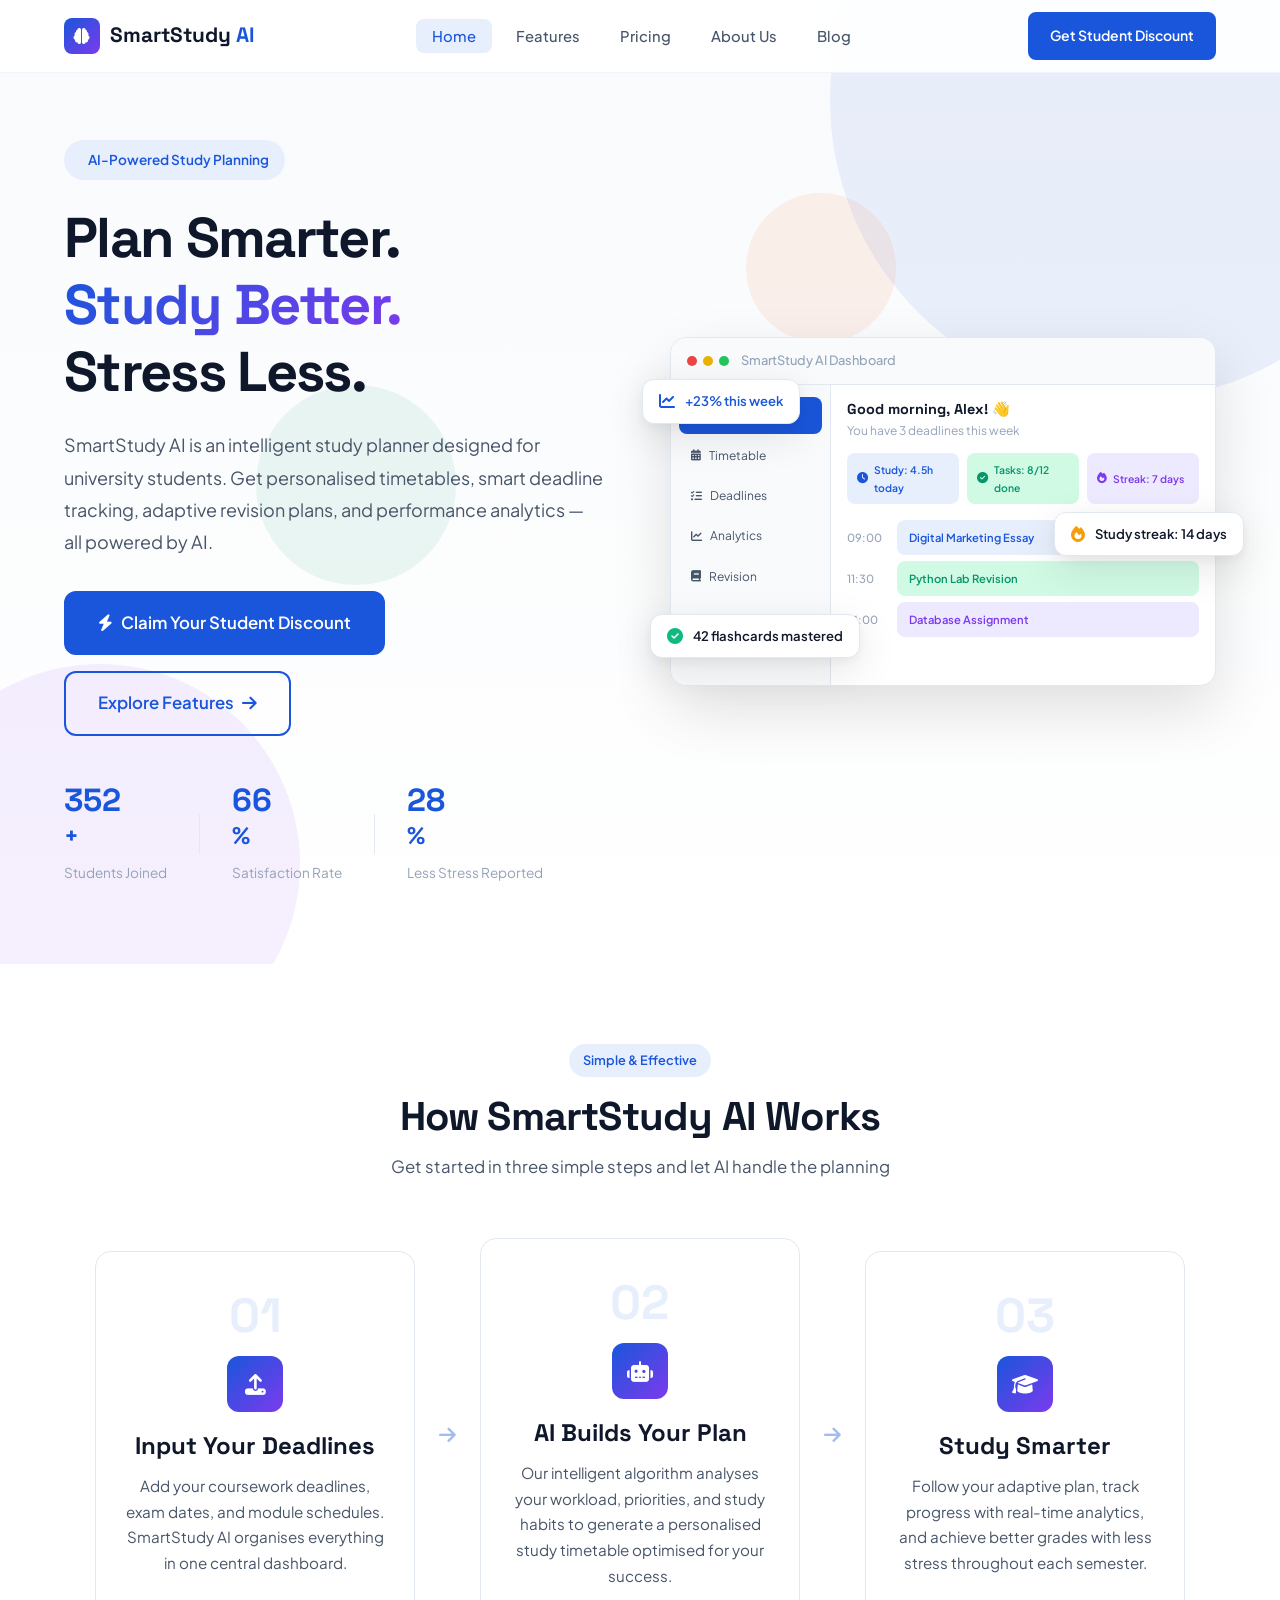
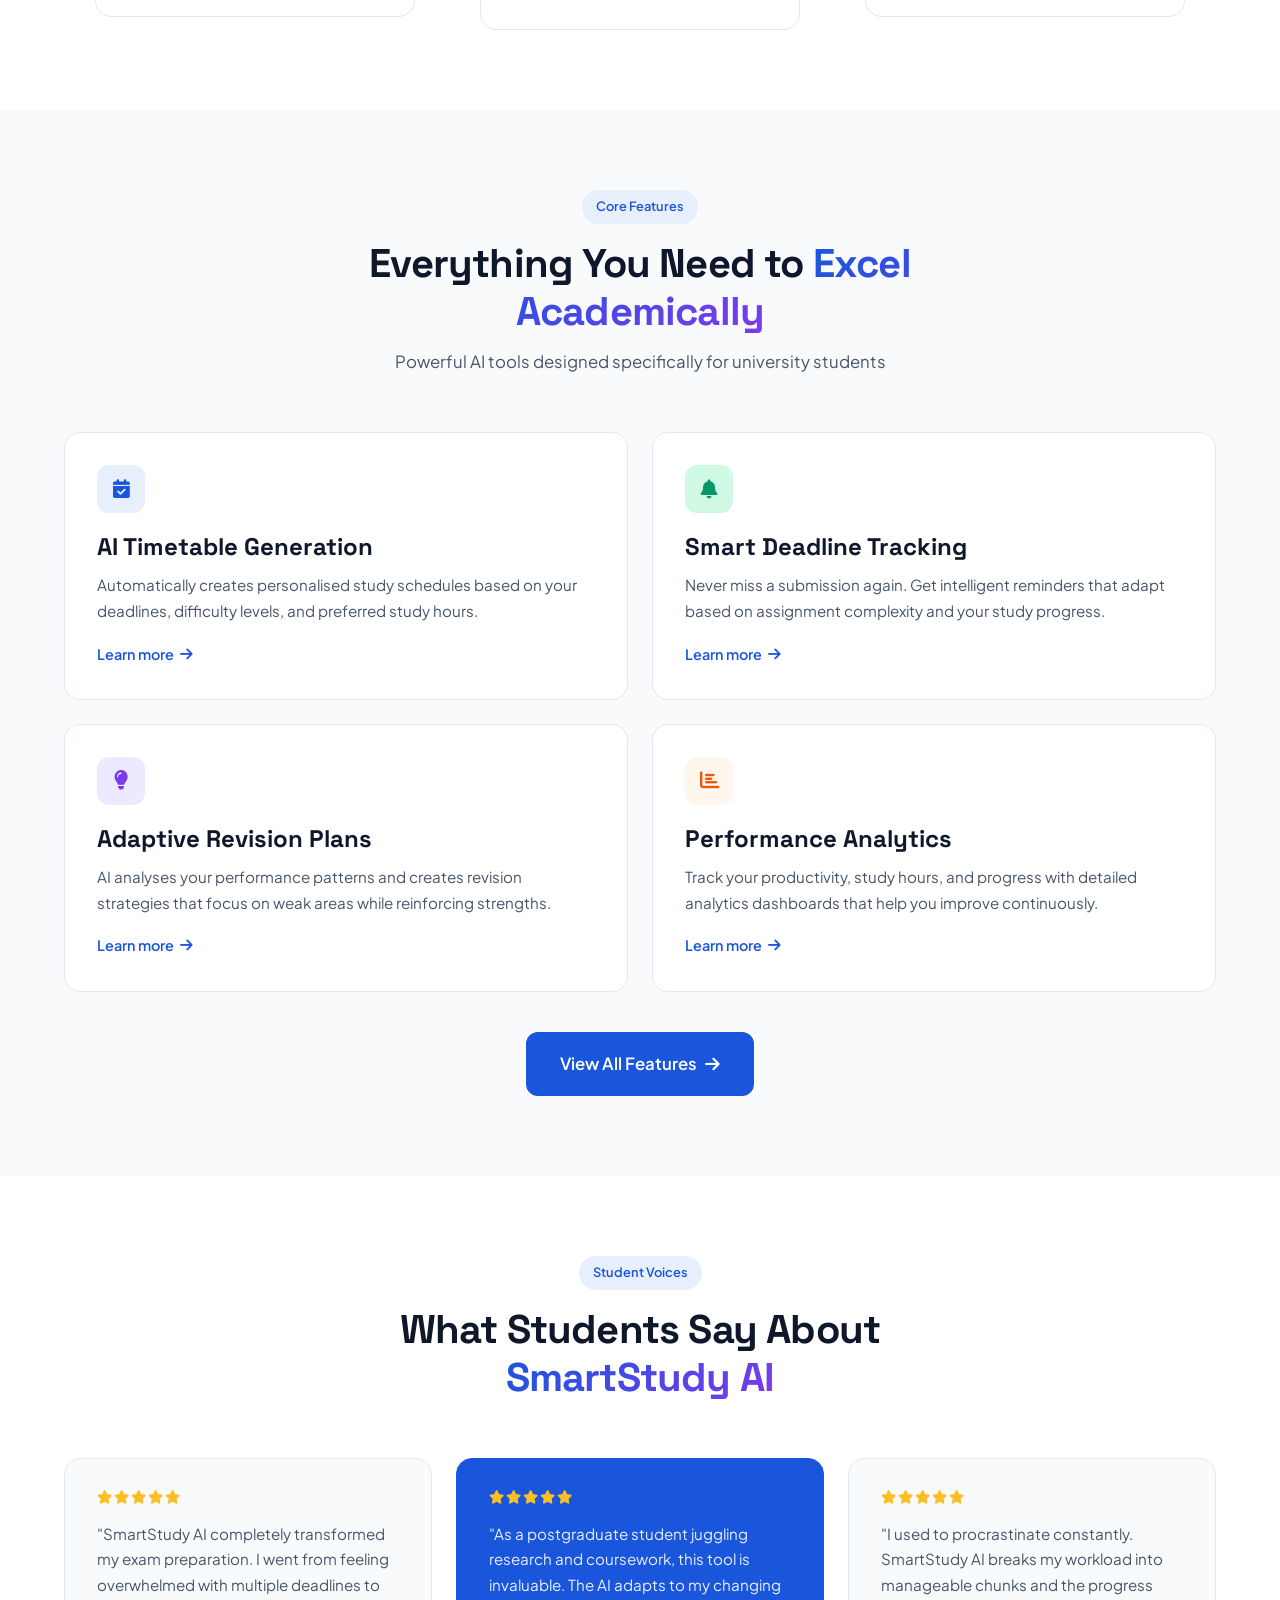
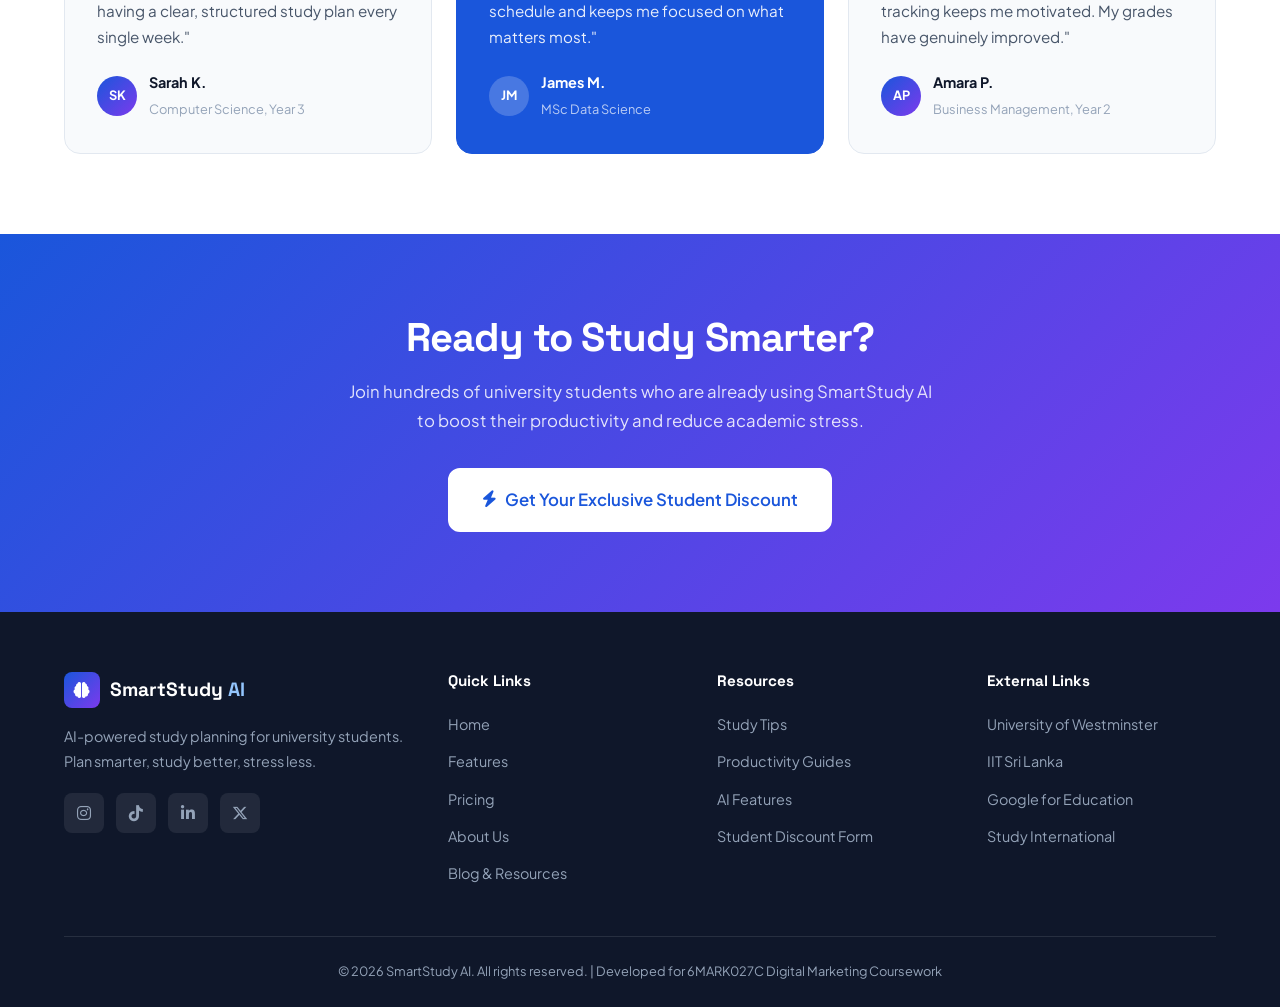
==== commit f0913707: "Add files via upload Add Google Analytics tracking code to all pages" ====
--- a/index.html
+++ b/index.html
@@ -9,14 +9,14 @@
     <meta name="robots" content="index, follow">
     <title>SmartStudy AI | AI-Powered Study Planner for University Students</title>
 
-    <!-- Google tag (gtag.js) - Replace G-XXXXXXXXXX with your actual Measurement ID -->
-    <!-- <script async src="https://www.googletagmanager.com/gtag/js?id=G-XXXXXXXXXX"></script>
+    <!-- Google tag (gtag.js) -->
+    <script async src="https://www.googletagmanager.com/gtag/js?id=G-XEYS6S5KPQ"></script>
     <script>
       window.dataLayer = window.dataLayer || [];
       function gtag(){dataLayer.push(arguments);}
       gtag('js', new Date());
-      gtag('config', 'G-XXXXXXXXXX');
-    </script> -->
+      gtag('config', 'G-XEYS6S5KPQ');
+    </script>
 
     <link rel="preconnect" href="https://fonts.googleapis.com">
     <link rel="preconnect" href="https://fonts.gstatic.com" crossorigin>
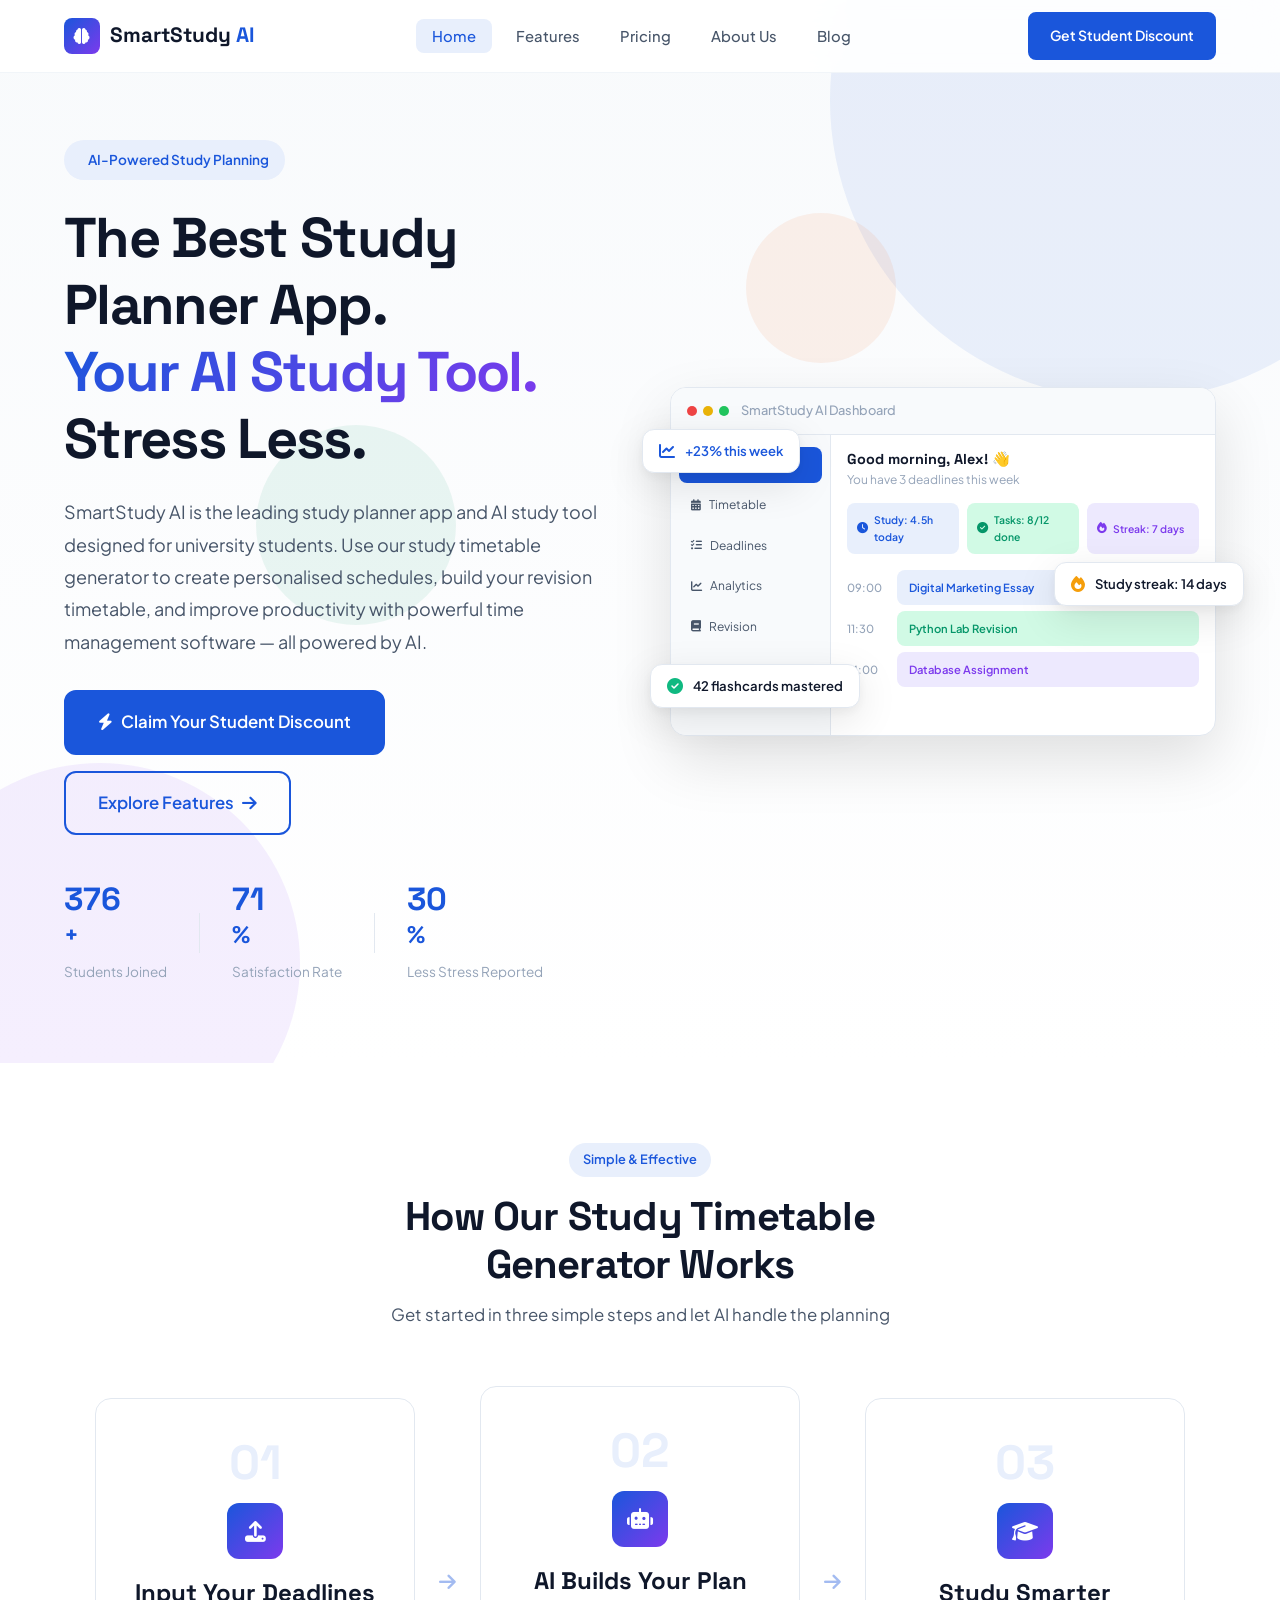
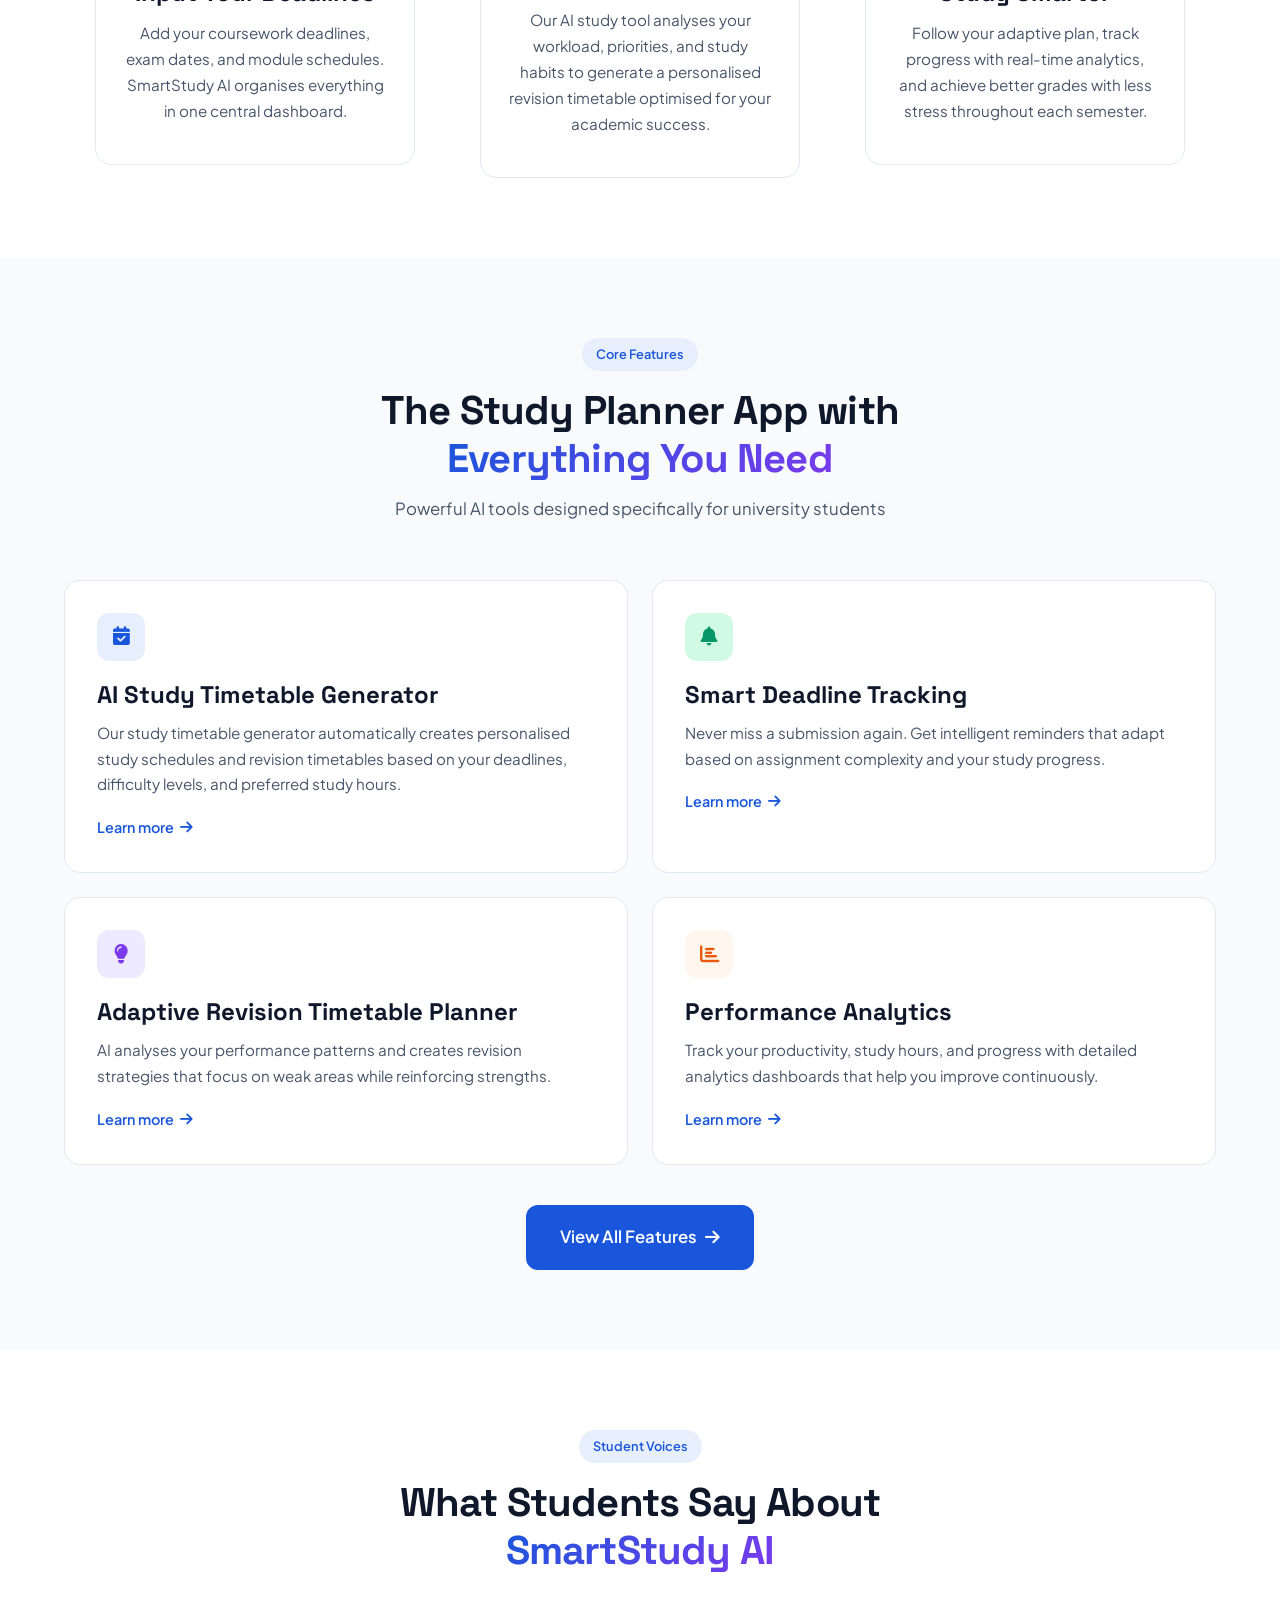
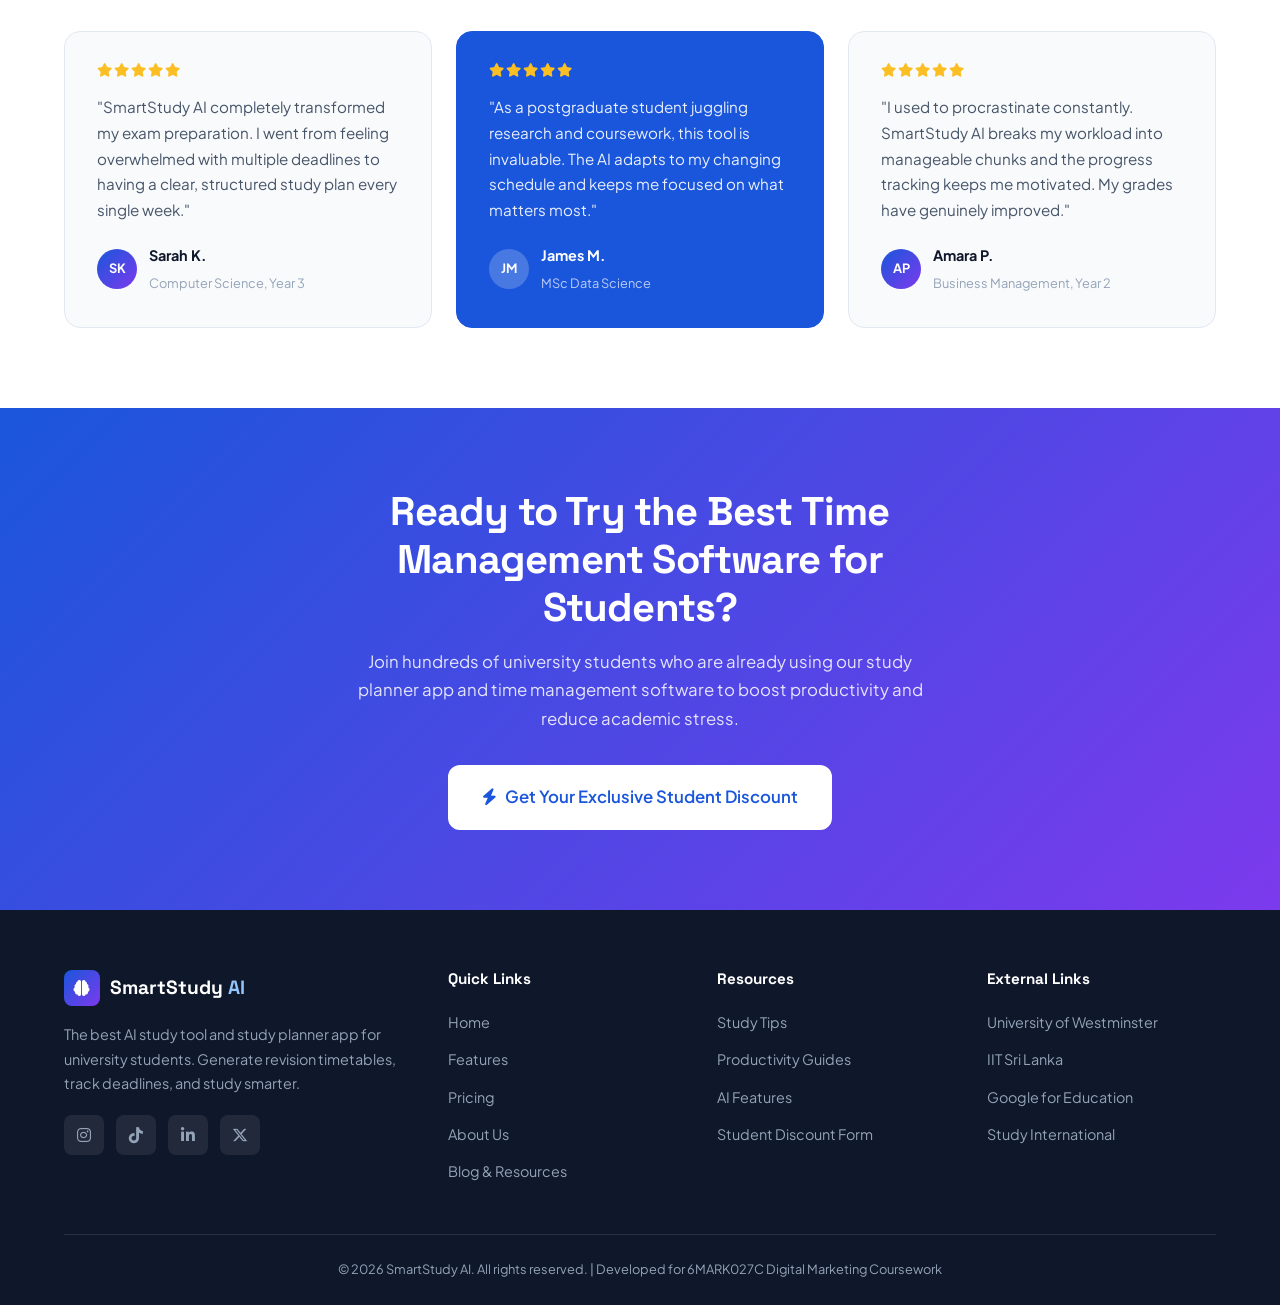
==== commit bd126d8c: "Add files via upload done the optimitation of home and feature page" ====
--- a/index.html
+++ b/index.html
@@ -3,11 +3,11 @@
 <head>
     <meta charset="UTF-8">
     <meta name="viewport" content="width=device-width, initial-scale=1.0">
-    <meta name="description" content="SmartStudy AI - AI-powered study planner for university students. Plan smarter, study better, stress less with personalised timetables and deadline tracking.">
-    <meta name="keywords" content="AI study planner, student productivity app, exam revision planner, university study tool, smart timetable generator, deadline tracker for students">
+    <meta name="description" content="SmartStudy AI is the best study planner app and AI study tool for university students. Create your revision timetable, use our study timetable generator, and manage time effectively with smart time management software.">
+    <meta name="keywords" content="study planner app, ai study tool, study timetable generator, revision timetable, time management software, AI study planner, student productivity app, revision timetable maker, deadline tracker for students">
     <meta name="author" content="SmartStudy AI">
     <meta name="robots" content="index, follow">
-    <title>SmartStudy AI | AI-Powered Study Planner for University Students</title>
+    <title>SmartStudy AI | Best Study Planner App & AI Study Tool for University Students</title>
 
     <!-- Google tag (gtag.js) -->
     <script async src="https://www.googletagmanager.com/gtag/js?id=G-XEYS6S5KPQ"></script>
@@ -64,8 +64,8 @@
                     <i class="fas fa-sparkles"></i>
                     <span>AI-Powered Study Planning</span>
                 </div>
-                <h1>Plan Smarter.<br><span class="gradient-text">Study Better.</span><br>Stress Less.</h1>
-                <p class="hero-subtitle">SmartStudy AI is an intelligent study planner designed for university students. Get personalised timetables, smart deadline tracking, adaptive revision plans, and performance analytics — all powered by AI.</p>
+                <h1>The Best Study Planner App.<br><span class="gradient-text">Your AI Study Tool.</span><br>Stress Less.</h1>
+                <p class="hero-subtitle">SmartStudy AI is the leading study planner app and AI study tool designed for university students. Use our study timetable generator to create personalised schedules, build your revision timetable, and improve productivity with powerful time management software — all powered by AI.</p>
                 <div class="hero-cta">
                     <a href="pricing.html" class="btn btn-primary btn-large">
                         <i class="fas fa-bolt"></i>
@@ -167,7 +167,7 @@
         <div class="container">
             <div class="section-header">
                 <span class="section-badge">Simple & Effective</span>
-                <h2>How SmartStudy AI Works</h2>
+                <h2>How Our Study Timetable Generator Works</h2>
                 <p>Get started in three simple steps and let AI handle the planning</p>
             </div>
             <div class="steps-grid">
@@ -188,7 +188,7 @@
                         <i class="fas fa-robot"></i>
                     </div>
                     <h3>AI Builds Your Plan</h3>
-                    <p>Our intelligent algorithm analyses your workload, priorities, and study habits to generate a personalised study timetable optimised for your success.</p>
+                    <p>Our AI study tool analyses your workload, priorities, and study habits to generate a personalised revision timetable optimised for your academic success.</p>
                 </div>
                 <div class="step-connector">
                     <i class="fas fa-arrow-right"></i>
@@ -210,7 +210,7 @@
         <div class="container">
             <div class="section-header">
                 <span class="section-badge">Core Features</span>
-                <h2>Everything You Need to <span class="gradient-text">Excel Academically</span></h2>
+                <h2>The Study Planner App with <span class="gradient-text">Everything You Need</span></h2>
                 <p>Powerful AI tools designed specifically for university students</p>
             </div>
             <div class="features-grid">
@@ -218,8 +218,8 @@
                     <div class="feature-icon icon-blue">
                         <i class="fas fa-calendar-check"></i>
                     </div>
-                    <h3>AI Timetable Generation</h3>
-                    <p>Automatically creates personalised study schedules based on your deadlines, difficulty levels, and preferred study hours.</p>
+                    <h3>AI Study Timetable Generator</h3>
+                    <p>Our study timetable generator automatically creates personalised study schedules and revision timetables based on your deadlines, difficulty levels, and preferred study hours.</p>
                     <a href="features.html" class="feature-link">Learn more <i class="fas fa-arrow-right"></i></a>
                 </div>
                 <div class="feature-card">
@@ -234,7 +234,7 @@
                     <div class="feature-icon icon-purple">
                         <i class="fas fa-lightbulb"></i>
                     </div>
-                    <h3>Adaptive Revision Plans</h3>
+                    <h3>Adaptive Revision Timetable Planner</h3>
                     <p>AI analyses your performance patterns and creates revision strategies that focus on weak areas while reinforcing strengths.</p>
                     <a href="features.html" class="feature-link">Learn more <i class="fas fa-arrow-right"></i></a>
                 </div>
@@ -308,8 +308,8 @@
     <section class="cta-section">
         <div class="container">
             <div class="cta-content">
-                <h2>Ready to Study Smarter?</h2>
-                <p>Join hundreds of university students who are already using SmartStudy AI to boost their productivity and reduce academic stress.</p>
+                <h2>Ready to Try the Best Time Management Software for Students?</h2>
+                <p>Join hundreds of university students who are already using our study planner app and time management software to boost productivity and reduce academic stress.</p>
                 <a href="pricing.html" class="btn btn-white btn-large">
                     <i class="fas fa-bolt"></i>
                     Get Your Exclusive Student Discount
@@ -327,7 +327,7 @@
                         <div class="logo-icon"><i class="fas fa-brain"></i></div>
                         <span>SmartStudy <span class="logo-ai">AI</span></span>
                     </a>
-                    <p>AI-powered study planning for university students. Plan smarter, study better, stress less.</p>
+                    <p>The best AI study tool and study planner app for university students. Generate revision timetables, track deadlines, and study smarter.</p>
                     <div class="social-links">
                         <a href="https://instagram.com" target="_blank" rel="noopener noreferrer" aria-label="Instagram"><i class="fab fa-instagram"></i></a>
                         <a href="https://tiktok.com" target="_blank" rel="noopener noreferrer" aria-label="TikTok"><i class="fab fa-tiktok"></i></a>
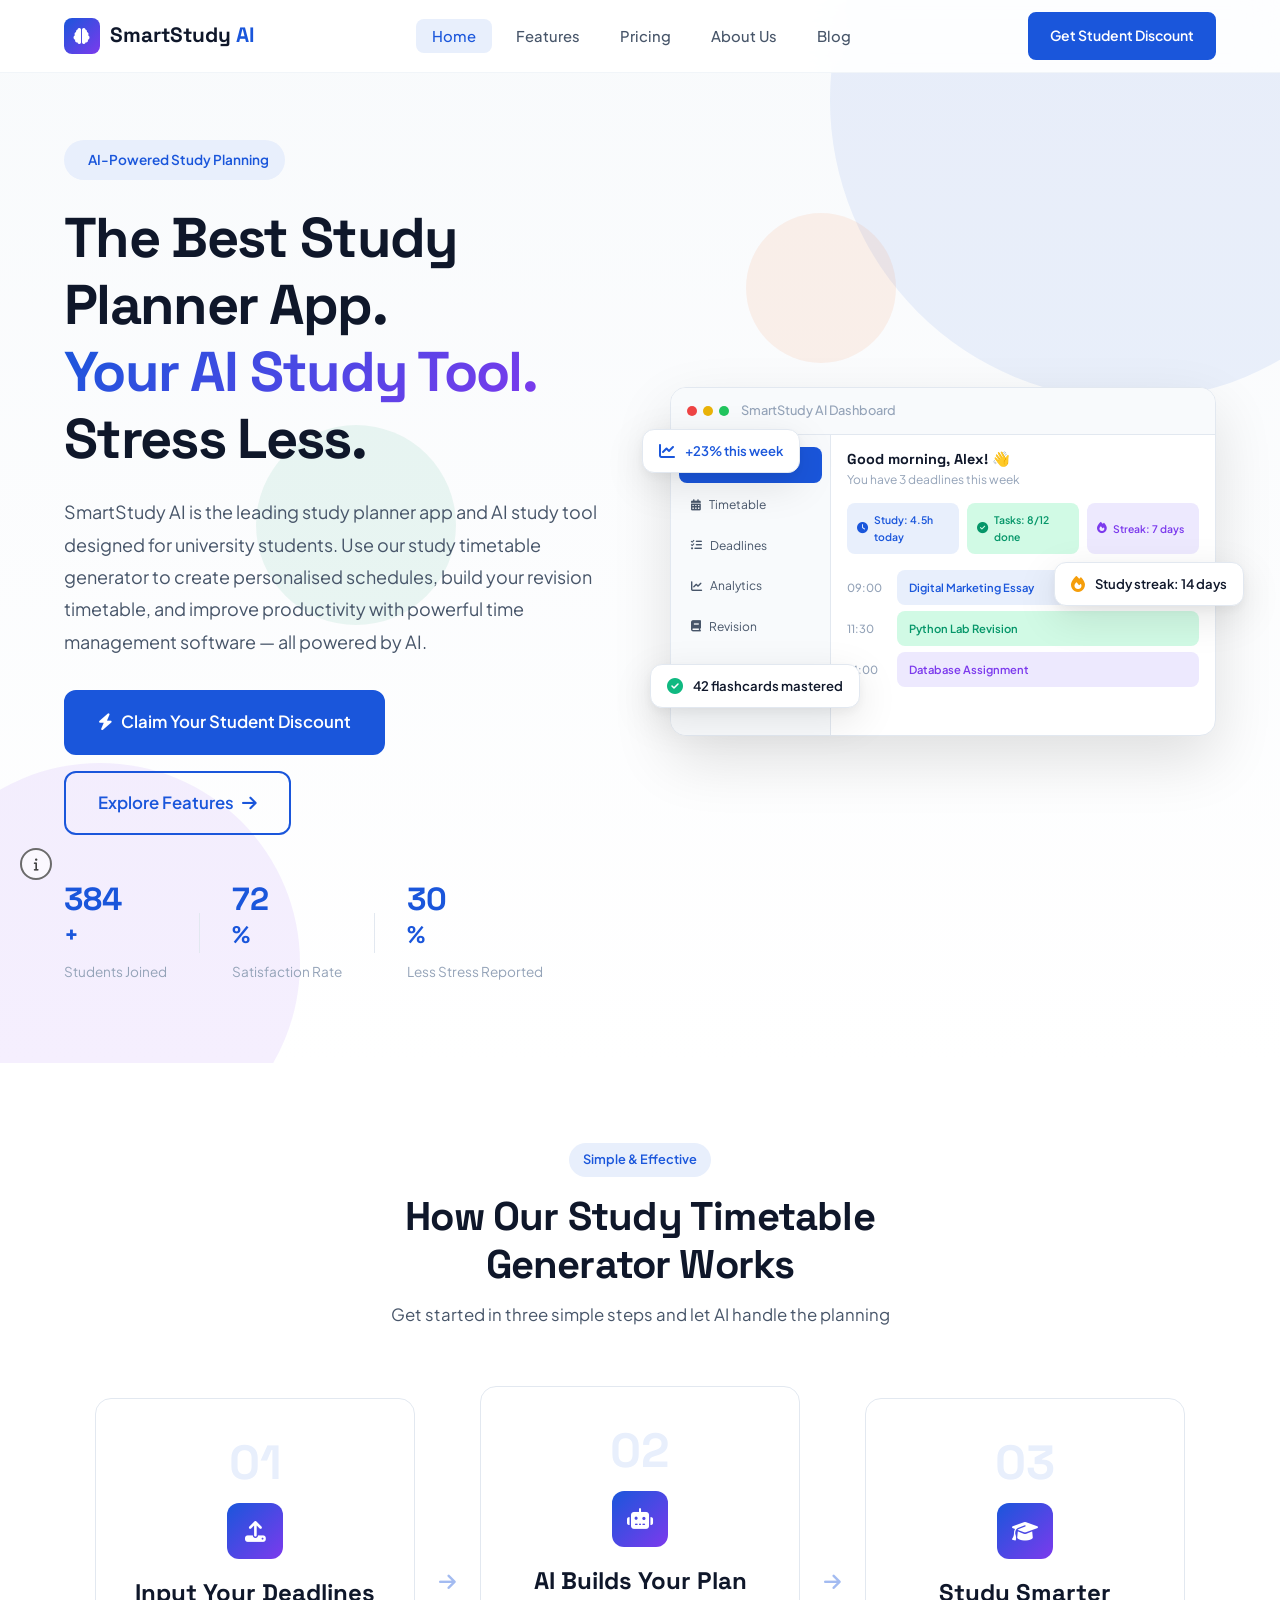
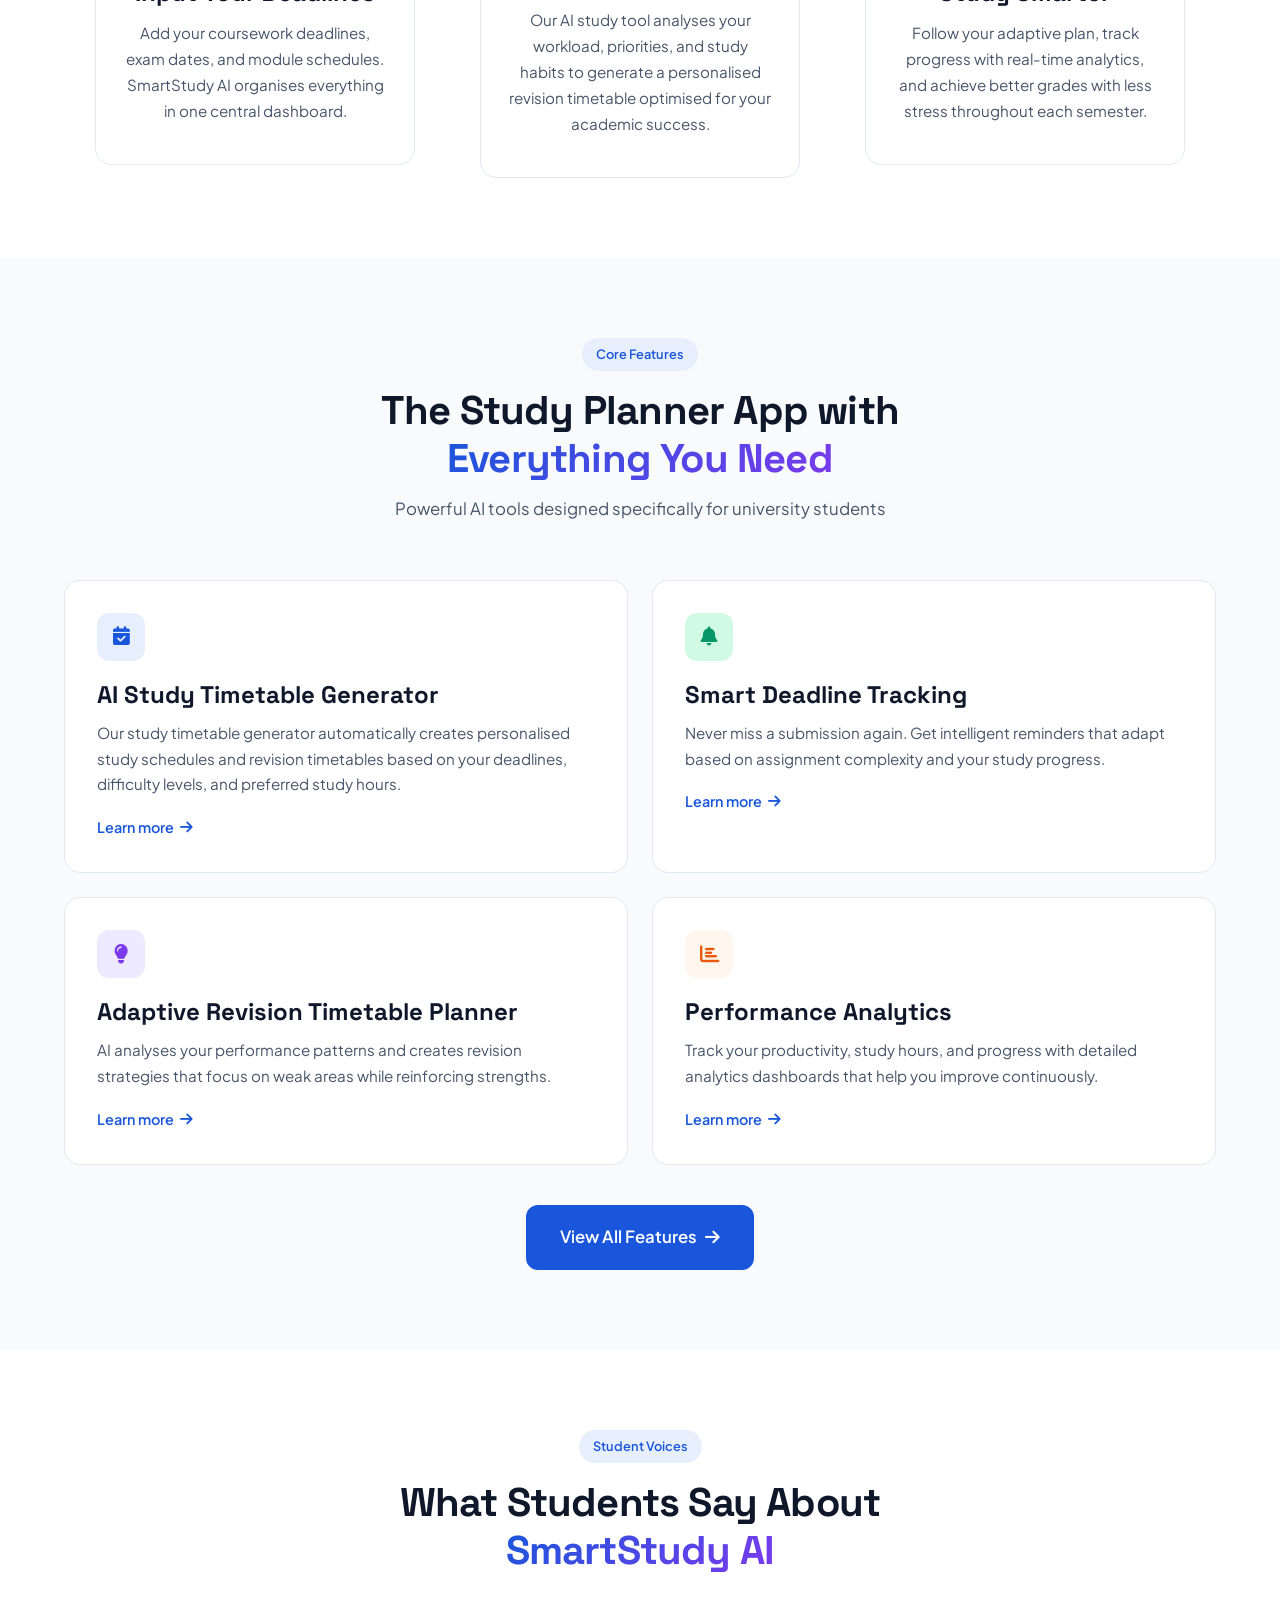
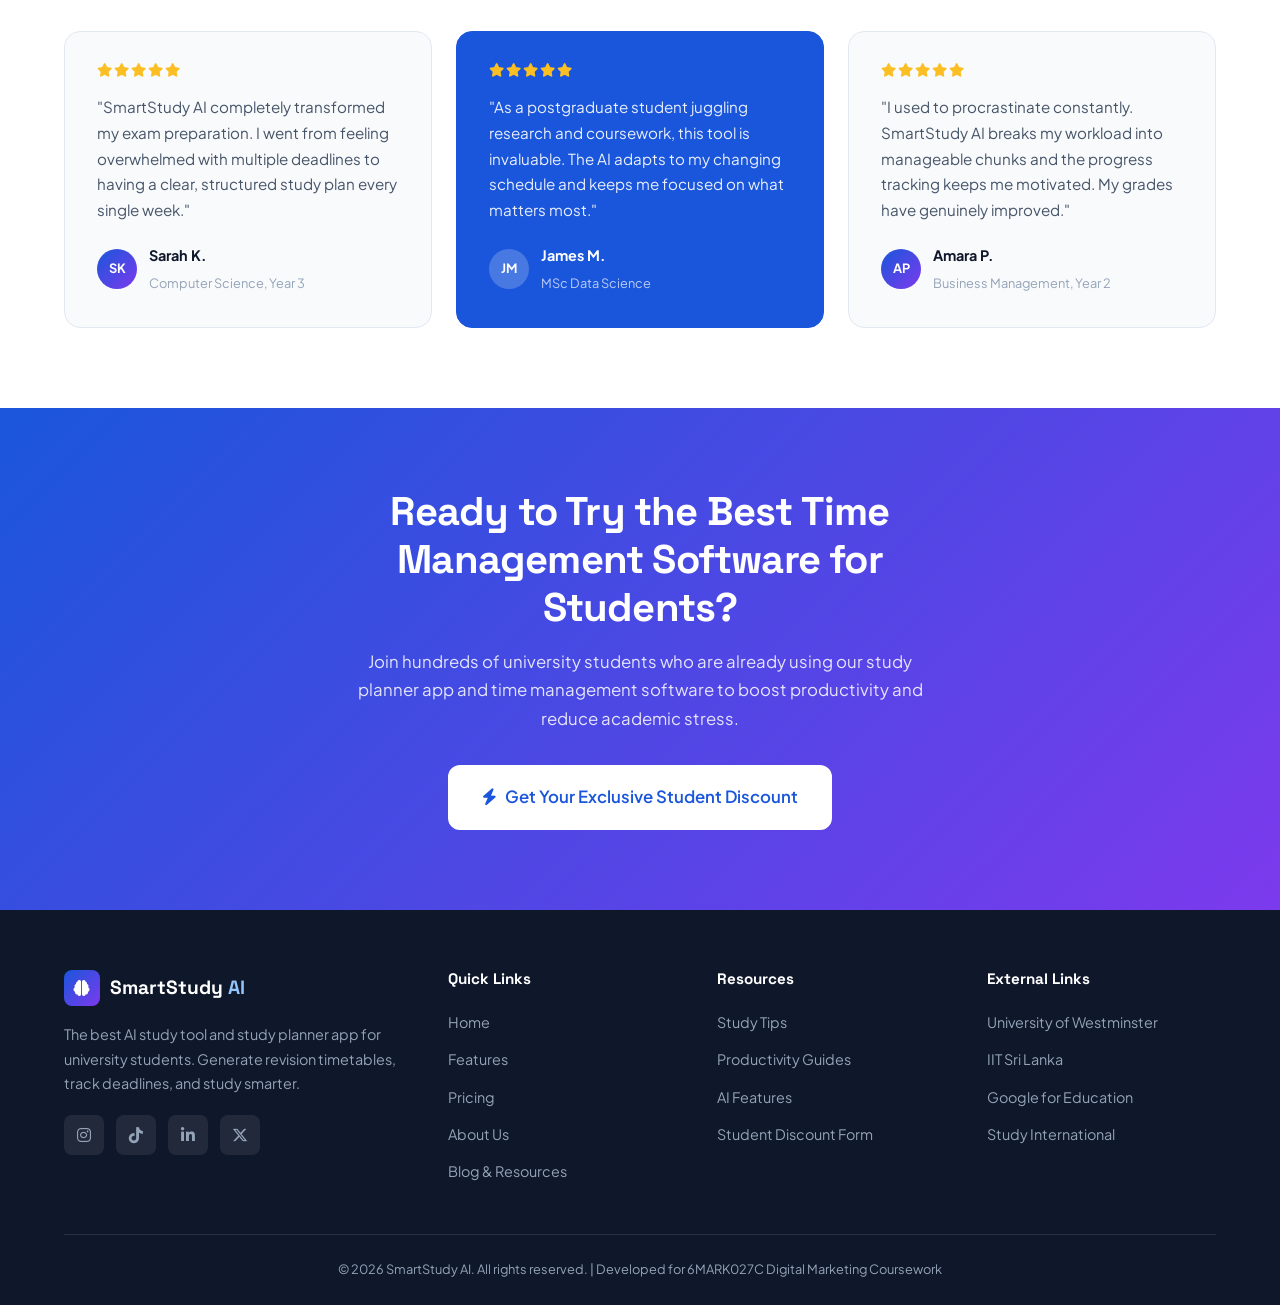
==== commit a47779dd: "Add files via upload added "last updated date" info in to all 5 pages" ====
--- a/index.html
+++ b/index.html
@@ -371,5 +371,38 @@
     </footer>
 
     <script src="script.js"></script>
+
+<!-- Page Updated Info Button -->
+<div class="update-info-container">
+    <button id="updateInfoBtn" class="update-info-btn">
+        <i class="fas fa-info"></i>
+    </button>
+</div>
+
+<!-- Update Message -->
+<div id="updateMessage" class="update-message">
+    <i class="fas fa-info-circle"></i>
+    <span>Page updated <span id="updateDate"></span></span>
+</div>
+
+<script>
+const updateBtn = document.getElementById("updateInfoBtn");
+const updateMessage = document.getElementById("updateMessage");
+
+const date = new Date(document.lastModified);
+
+const formattedDate = date.toLocaleDateString("en-US", {
+  month: "short",
+  day: "numeric",
+  year: "numeric"
+});
+
+document.getElementById("updateDate").textContent = formattedDate;
+
+updateBtn.onclick = function(){
+    updateMessage.classList.toggle("show-update-message");
+};
+</script>
+
 </body>
 </html>
--- a/styles.css
+++ b/styles.css
@@ -1823,6 +1823,57 @@
     }
 }
 
+/* Update Info Icon */
+
+.update-info-container{
+    position: fixed;
+    bottom: 20px;
+    left: 20px;
+    z-index: 9999;
+}
+
+.update-info-btn{
+    width:32px;
+    height:32px;
+    border-radius:50%;
+    border:2px solid #6b6b6b;
+    background:rgba(255,255,255,0.6);
+    color:#444;
+    font-size:13px;
+    cursor:pointer;
+    display:flex;
+    align-items:center;
+    justify-content:center;
+}
+
+/* Update Message Bar */
+
+.update-message{
+    position: fixed;
+    bottom: 20px;
+    left: 80px;
+    background: rgba(60,60,60,0.9);
+    color:white;
+    padding:12px 18px;
+    border-radius:25px;
+    font-size:16px;
+    display:flex;
+    align-items:center;
+    gap:10px;
+    opacity:0;
+    transform:translateY(10px);
+    transition: all 0.3s ease;
+}
+
+.update-message i{
+    font-size:18px;
+}
+
+.show-update-message{
+    opacity:1;
+    transform:translateY(0);
+}
+
 /* === Animations === */
 @keyframes fadeInUp {
     from { opacity: 0; transform: translateY(20px); }
